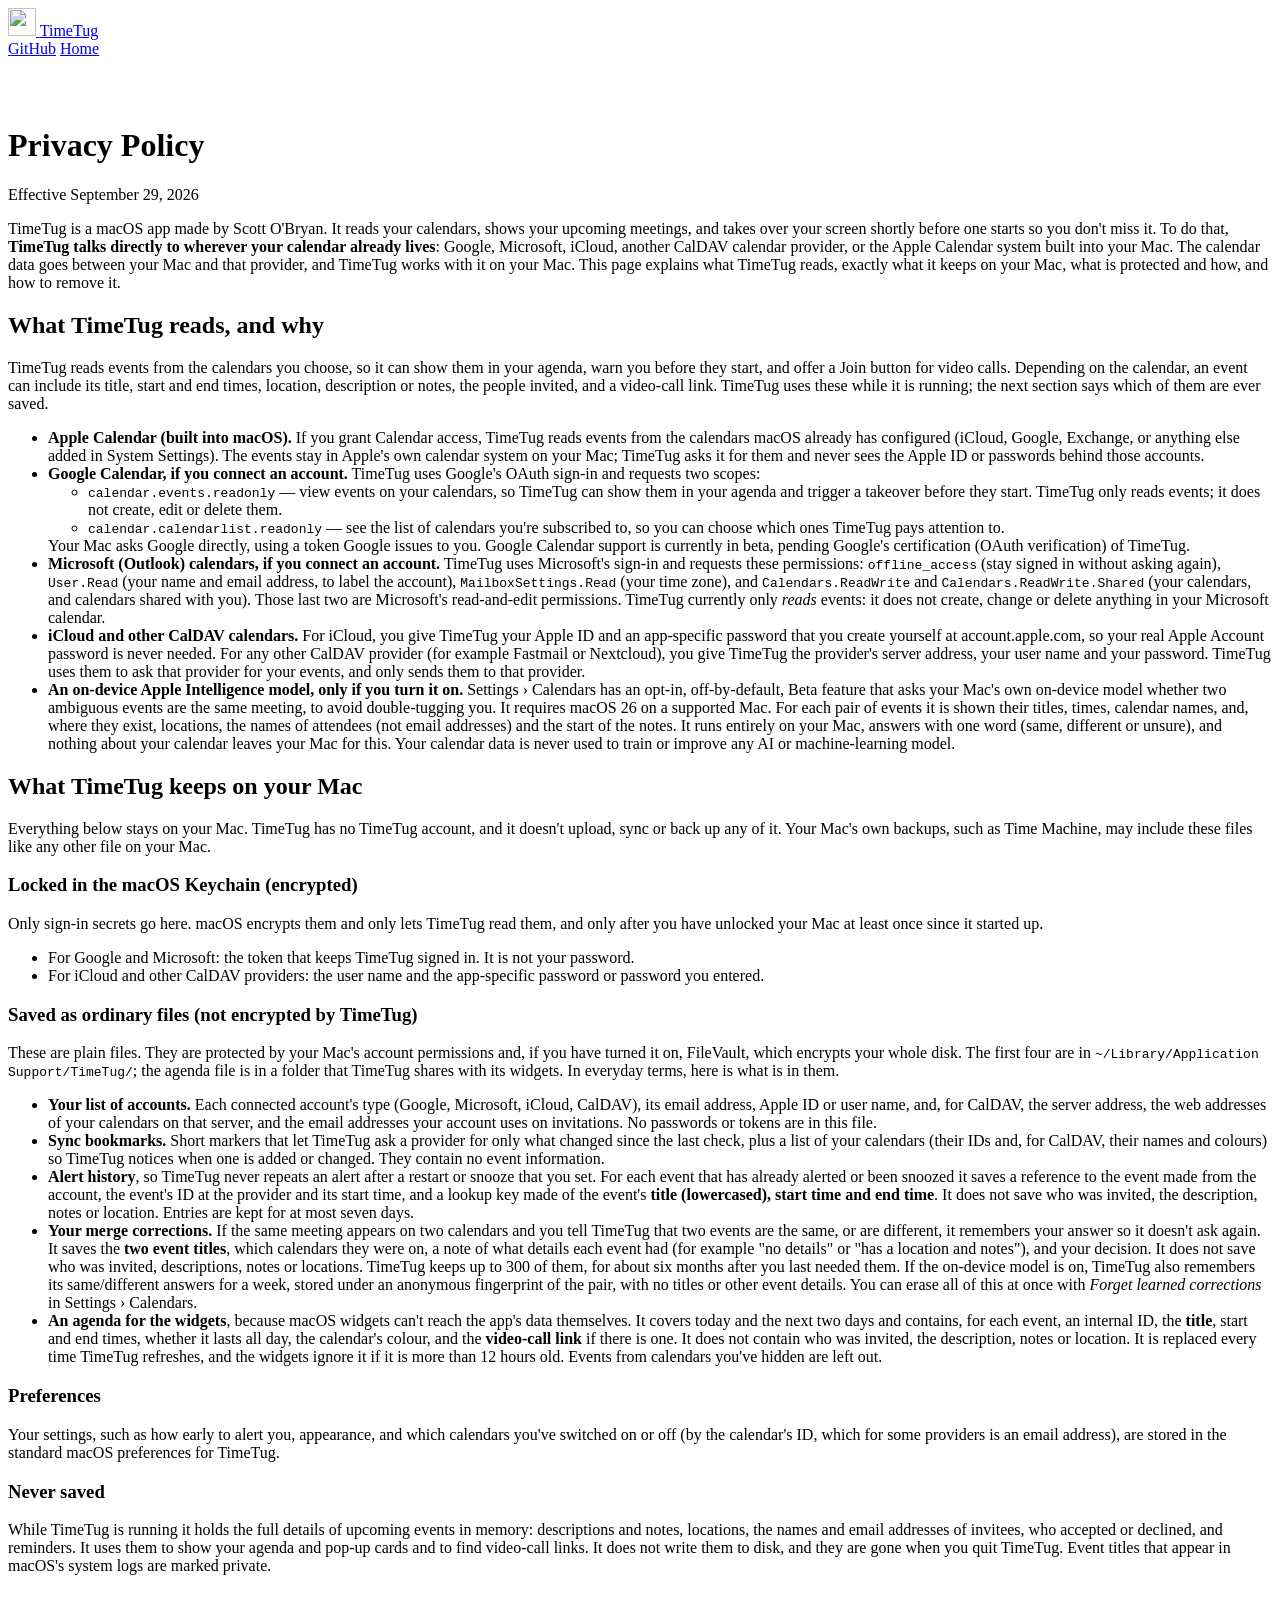
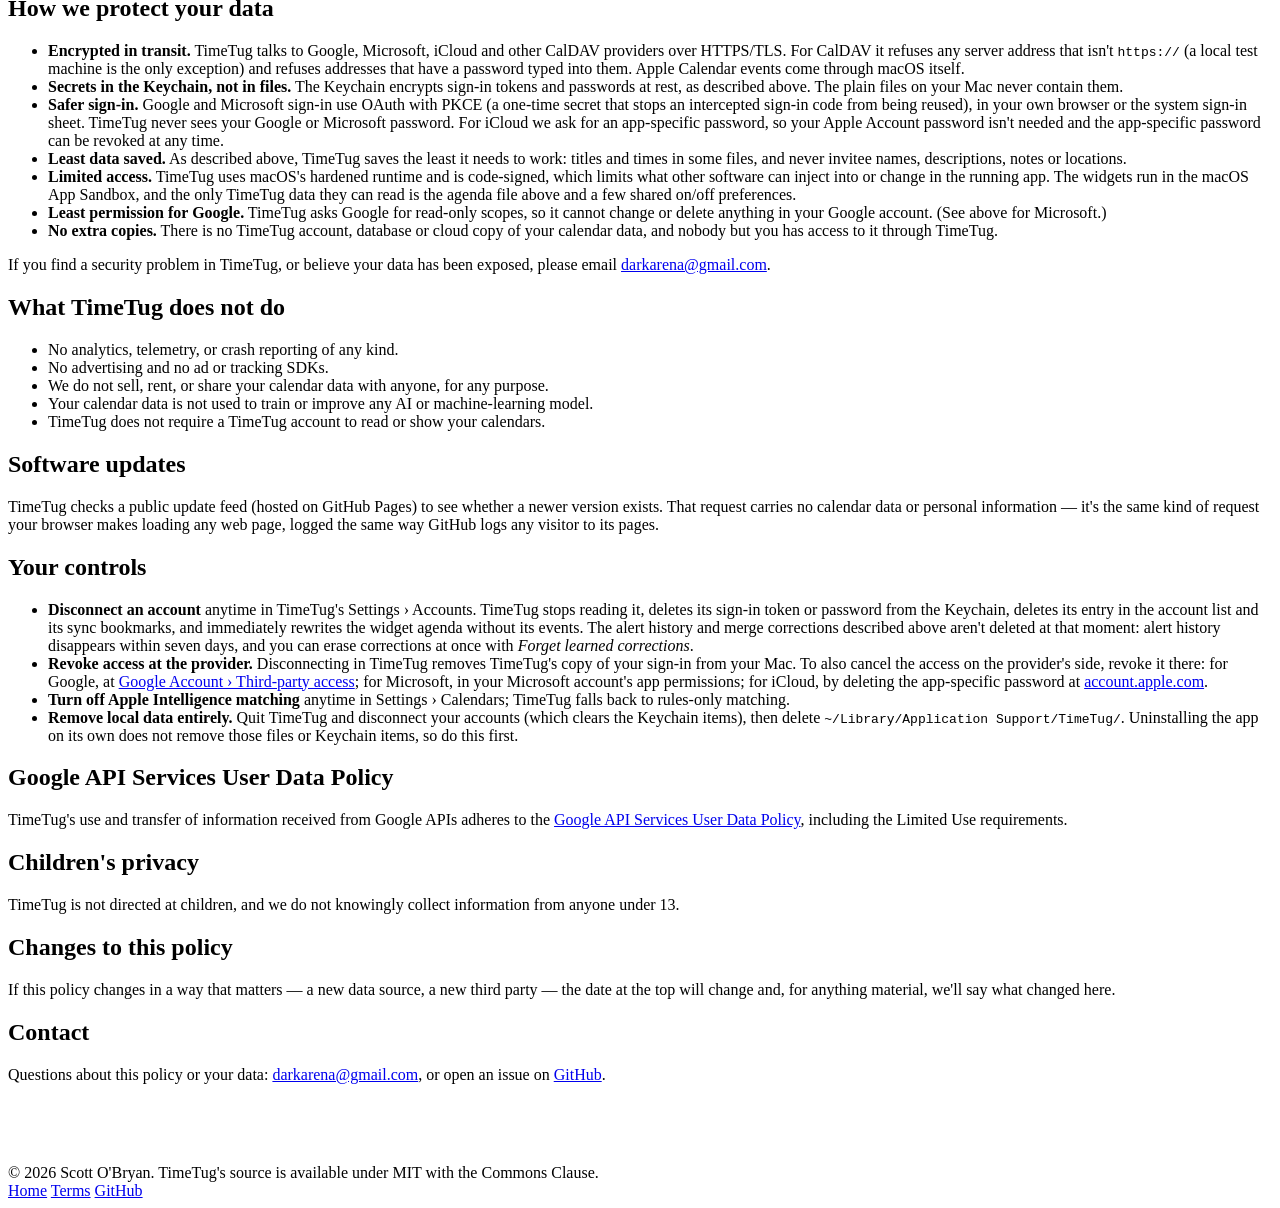
==== site/public/privacy.html @ 8c9b1b19 "site: note Google Calendar support is in beta pending certification Co-Authored-By: Claude Sonnet 5." ====
<!doctype html>
<html lang="en">
<head>
  <meta charset="utf-8">
  <meta name="viewport" content="width=device-width, initial-scale=1">
  <title>Privacy Policy — TimeTug</title>
  <meta name="description" content="What TimeTug reads, where it's stored, and how to disconnect at any time.">
  <meta property="og:title" content="TimeTug Privacy Policy">
  <meta property="og:type" content="website">
  <meta property="og:url" content="https://timetug.obryan.cloud/privacy">
  <link rel="icon" href="/favicon.ico" sizes="16x16 32x32">
  <link rel="icon" href="/img/favicon.svg" type="image/svg+xml">
  <link rel="icon" href="/img/favicon-32.png" sizes="32x32" type="image/png">
  <link rel="apple-touch-icon" href="/img/app-icon-256.png">
  <link rel="canonical" href="https://timetug.obryan.cloud/privacy">
  <link rel="preconnect" href="https://fonts.googleapis.com">
  <link rel="preconnect" href="https://fonts.gstatic.com" crossorigin>
  <link rel="stylesheet" href="https://fonts.googleapis.com/css2?family=Bricolage+Grotesque:opsz,wght@12..96,400..700&family=Public+Sans:wght@400;500;600&family=JetBrains+Mono:wght@500&display=swap">
  <link rel="stylesheet" href="/style.css">
</head>
<body data-page="legal">
<div class="container">
  <nav class="nav">
    <a class="brand" href="/">
      <img src="/img/app-icon-120.png" alt="" width="28" height="28">
      <span>TimeTug</span>
    </a>
    <div class="links">
      <a href="https://github.com/darkarena1/timetug">GitHub</a>
      <a href="/">Home</a>
    </div>
  </nav>

  <main class="legal" style="padding-block:48px 64px">
    <h1>Privacy Policy</h1>
    <p class="updated">Effective September 29, 2026</p>

    <p>TimeTug is a macOS app made by Scott O'Bryan. It reads your
      calendars, shows your upcoming meetings, and takes over your screen shortly before one starts so you
      don't miss it. To do that, <strong>TimeTug talks directly to wherever your calendar already lives</strong>:
      Google, Microsoft, iCloud, another CalDAV calendar provider, or the Apple Calendar system built into your
      Mac. The calendar data goes between your Mac and that provider, and TimeTug works with it on your Mac.
      This page explains what TimeTug reads, exactly what it keeps on your Mac, what is protected and how, and
      how to remove it.</p>

    <h2>What TimeTug reads, and why</h2>
    <p>TimeTug reads events from the calendars you choose, so it can show them in your agenda, warn you before
      they start, and offer a Join button for video calls. Depending on the calendar, an event can include its
      title, start and end times, location, description or notes, the people invited, and a video-call link.
      TimeTug uses these while it is running; the next section says which of them are ever saved.</p>
    <ul>
      <li><strong>Apple Calendar (built into macOS).</strong> If you grant Calendar access, TimeTug reads events
        from the calendars macOS already has configured (iCloud, Google, Exchange, or anything else added in
        System Settings). The events stay in Apple's own calendar system on your Mac; TimeTug asks it for them
        and never sees the Apple ID or passwords behind those accounts.</li>
      <li id="google"><strong>Google Calendar, if you connect an account.</strong> TimeTug uses Google's OAuth
        sign-in and requests two scopes:
        <div class="scope-list">
          <ul>
            <li><code>calendar.events.readonly</code> — view events on your calendars, so TimeTug can show
              them in your agenda and trigger a takeover before they start. TimeTug only reads events; it
              does not create, edit or delete them.</li>
            <li><code>calendar.calendarlist.readonly</code> — see the list of calendars you're subscribed to,
              so you can choose which ones TimeTug pays attention to.</li>
          </ul>
        </div>
        Your Mac asks Google directly, using a token Google issues to you. Google Calendar support is currently
        in beta, pending Google's certification (OAuth verification) of TimeTug.</li>
      <li id="microsoft"><strong>Microsoft (Outlook) calendars, if you connect an account.</strong> TimeTug uses
        Microsoft's sign-in and requests these permissions: <code>offline_access</code> (stay signed in without
        asking again), <code>User.Read</code> (your name and email address, to label the account),
        <code>MailboxSettings.Read</code> (your time zone), and <code>Calendars.ReadWrite</code> and
        <code>Calendars.ReadWrite.Shared</code> (your calendars, and calendars shared with you). Those last two
        are Microsoft's read-and-edit permissions. TimeTug currently only <em>reads</em> events: it does not
        create, change or delete anything in your Microsoft calendar.</li>
      <li><strong>iCloud and other CalDAV calendars.</strong> For iCloud, you give TimeTug your Apple ID and an
        app-specific password that you create yourself at account.apple.com, so your real Apple Account password
        is never needed. For any other CalDAV provider (for example Fastmail or Nextcloud), you give TimeTug the
        provider's server address, your user name and your password. TimeTug uses them to ask that provider for
        your events, and only sends them to that provider.</li>
      <li><strong>An on-device Apple Intelligence model, only if you turn it on.</strong> Settings › Calendars
        has an opt-in, off-by-default, Beta feature that asks your Mac's own on-device model whether two
        ambiguous events are the same meeting, to avoid double-tugging you. It requires macOS 26 on a
        supported Mac. For each pair of events it is shown their titles, times, calendar names, and, where they
        exist, locations, the names of attendees (not email addresses) and the start of the notes. It runs
        entirely on your Mac, answers with one word (same, different or unsure), and nothing about your
        calendar leaves your Mac for this. Your calendar data is never used to train or improve any AI or
        machine-learning model.</li>
    </ul>

    <h2>What TimeTug keeps on your Mac</h2>
    <p>Everything below stays on your Mac. TimeTug has no TimeTug account, and it doesn't upload, sync or back
      up any of it. Your Mac's own backups, such as Time Machine, may include these files like any other file
      on your Mac.</p>

    <h3>Locked in the macOS Keychain (encrypted)</h3>
    <p>Only sign-in secrets go here. macOS encrypts them and only lets TimeTug read them, and only after you
      have unlocked your Mac at least once since it started up.</p>
    <ul>
      <li>For Google and Microsoft: the token that keeps TimeTug signed in. It is not your password.</li>
      <li>For iCloud and other CalDAV providers: the user name and the app-specific password or password you
        entered.</li>
    </ul>

    <h3>Saved as ordinary files (not encrypted by TimeTug)</h3>
    <p>These are plain files. They are protected by your Mac's account permissions and, if you have turned it
      on, FileVault, which encrypts your whole disk. The first four are in
      <code>~/Library/Application Support/TimeTug/</code>; the agenda file is in a folder that TimeTug shares
      with its widgets. In everyday terms, here is what is in them.</p>
    <ul>
      <li><strong>Your list of accounts.</strong> Each connected account's type (Google, Microsoft, iCloud,
        CalDAV), its email address, Apple ID or user name, and, for CalDAV, the server address, the web
        addresses of your calendars on that server, and the email addresses your account uses on invitations.
        No passwords or tokens are in this file.</li>
      <li><strong>Sync bookmarks.</strong> Short markers that let TimeTug ask a provider for only what changed
        since the last check, plus a list of your calendars (their IDs and, for CalDAV, their names and colours)
        so TimeTug notices when one is added or changed. They contain no event information.</li>
      <li><strong>Alert history</strong>, so TimeTug never repeats an alert after a restart or snooze that you
        set. For each event that has already alerted or been snoozed it saves a reference to the event made from
        the account, the event's ID at the provider and its start time, and a lookup key made of the event's
        <strong>title (lowercased), start time and end time</strong>. It does not save who was invited, the
        description, notes or location. Entries are kept for at most seven days.</li>
      <li><strong>Your merge corrections.</strong> If the same meeting appears on two calendars and you tell
        TimeTug that two events are the same, or are different, it remembers your answer so it doesn't ask
        again. It saves the <strong>two event titles</strong>, which calendars they were on, a note of what
        details each event had (for example "no details" or "has a location and notes"), and your decision.
        It does not save who was invited, descriptions, notes or locations. TimeTug keeps up to 300 of them,
        for about six months after you last needed them. If the on-device model is on, TimeTug also remembers its same/different answers for a week,
        stored under an anonymous fingerprint of the pair, with no titles or other event details. You can erase
        all of this at once with <em>Forget learned corrections</em> in Settings › Calendars.</li>
      <li><strong>An agenda for the widgets</strong>, because macOS widgets can't reach the app's data
        themselves. It covers today and the next two days and contains, for each event, an internal ID, the
        <strong>title</strong>, start and end times, whether it lasts all day, the calendar's colour, and the
        <strong>video-call link</strong> if there is one. It does not contain who was invited, the description,
        notes or location. It is replaced every time TimeTug refreshes, and the widgets ignore it if it is more
        than 12 hours old. Events from calendars you've hidden are left out.</li>
    </ul>

    <h3>Preferences</h3>
    <p>Your settings, such as how early to alert you, appearance, and which calendars you've switched on or off
      (by the calendar's ID, which for some providers is an email address), are stored in the standard macOS
      preferences for TimeTug.</p>

    <h3>Never saved</h3>
    <p>While TimeTug is running it holds the full details of upcoming events in memory: descriptions and notes,
      locations, the names and email addresses of invitees, who accepted or declined, and reminders. It uses
      them to show your agenda and pop-up cards and to find video-call links. It does not write them to disk,
      and they are gone when you quit TimeTug. Event titles that appear in macOS's system logs are marked
      private.</p>

    <h2 id="protection">How we protect your data</h2>
    <ul>
      <li><strong>Encrypted in transit.</strong> TimeTug talks to Google, Microsoft, iCloud and other CalDAV
        providers over HTTPS/TLS. For CalDAV it refuses any server address that isn't <code>https://</code>
        (a local test machine is the only exception) and refuses addresses that have a password typed into
        them. Apple Calendar events come through macOS itself.</li>
      <li><strong>Secrets in the Keychain, not in files.</strong> The Keychain encrypts sign-in tokens and
        passwords at rest, as described above. The plain files on your Mac never contain them.</li>
      <li><strong>Safer sign-in.</strong> Google and Microsoft sign-in use OAuth with PKCE (a one-time secret
        that stops an intercepted sign-in code from being reused), in your own browser or the system sign-in
        sheet. TimeTug never sees your Google or Microsoft password. For iCloud we ask for an app-specific
        password, so your Apple Account password isn't needed and the app-specific password can be revoked at any
        time.</li>
      <li><strong>Least data saved.</strong> As described above, TimeTug saves the least it needs to work:
        titles and times in some files, and never invitee names, descriptions, notes or locations.</li>
      <li><strong>Limited access.</strong> TimeTug uses macOS's hardened runtime and is code-signed, which limits
        what other software can inject into or change in the running app. The widgets run in the macOS App
        Sandbox, and the only TimeTug data they can read is the agenda file above and a few shared on/off
        preferences.</li>
      <li><strong>Least permission for Google.</strong> TimeTug asks Google for read-only scopes, so it cannot
        change or delete anything in your Google account. (See above for Microsoft.)</li>
      <li><strong>No extra copies.</strong> There is no TimeTug account, database or cloud copy of your calendar
        data, and nobody but you has access to it through TimeTug.</li>
    </ul>
    <p>If you find a security problem in TimeTug, or believe your data has been exposed, please email
      <a href="mailto:darkarena@gmail.com">darkarena@gmail.com</a>.</p>

    <h2>What TimeTug does not do</h2>
    <ul>
      <li>No analytics, telemetry, or crash reporting of any kind.</li>
      <li>No advertising and no ad or tracking SDKs.</li>
      <li>We do not sell, rent, or share your calendar data with anyone, for any purpose.</li>
      <li>Your calendar data is not used to train or improve any AI or machine-learning model.</li>
      <li>TimeTug does not require a TimeTug account to read or show your calendars.</li>
    </ul>

    <h2>Software updates</h2>
    <p>TimeTug checks a public update feed (hosted on GitHub Pages) to see whether a newer version exists.
      That request carries no calendar data or personal information — it's the same kind of request your
      browser makes loading any web page, logged the same way GitHub logs any visitor to its pages.</p>

    <h2>Your controls</h2>
    <ul>
      <li><strong>Disconnect an account</strong> anytime in TimeTug's Settings › Accounts. TimeTug stops reading
        it, deletes its sign-in token or password from the Keychain, deletes its entry in the account list and
        its sync bookmarks, and immediately rewrites the widget agenda without its events. The alert history
        and merge corrections described above aren't deleted at that moment: alert history disappears within
        seven days, and you can erase corrections at once with <em>Forget learned corrections</em>.</li>
      <li><strong>Revoke access at the provider.</strong> Disconnecting in TimeTug removes TimeTug's copy of your
        sign-in from your Mac. To also cancel the access on the provider's side, revoke it there: for Google, at
        <a href="https://myaccount.google.com/permissions" target="_blank" rel="noopener">Google Account ›
          Third-party access</a>; for Microsoft, in your Microsoft account's app permissions; for iCloud, by
        deleting the app-specific password at
        <a href="https://account.apple.com" target="_blank" rel="noopener">account.apple.com</a>.</li>
      <li><strong>Turn off Apple Intelligence matching</strong> anytime in Settings › Calendars; TimeTug falls
        back to rules-only matching.</li>
      <li><strong>Remove local data entirely.</strong> Quit TimeTug and disconnect your accounts (which clears
        the Keychain items), then delete <code>~/Library/Application Support/TimeTug/</code>. Uninstalling the
        app on its own does not remove those files or Keychain items, so do this first.</li>
    </ul>

    <h2>Google API Services User Data Policy</h2>
    <p>TimeTug's use and transfer of information received from Google APIs adheres to the
      <a href="https://developers.google.com/terms/api-services-user-data-policy" target="_blank"
        rel="noopener">Google API Services User Data Policy</a>, including the Limited Use requirements.</p>

    <h2>Children's privacy</h2>
    <p>TimeTug is not directed at children, and we do not knowingly collect information from anyone under
      13.</p>

    <h2>Changes to this policy</h2>
    <p>If this policy changes in a way that matters — a new data source, a new third party — the date at the
      top will change and, for anything material, we'll say what changed here.</p>

    <h2>Contact</h2>
    <p>Questions about this policy or your data: <a href="mailto:darkarena@gmail.com">darkarena@gmail.com</a>,
      or open an issue on <a href="https://github.com/darkarena1/timetug">GitHub</a>.</p>
  </main>

  <footer>
    <span>© 2026 Scott O'Bryan. TimeTug's source is available under MIT with the Commons Clause.</span>
    <div class="links">
      <a href="/">Home</a>
      <a href="/terms">Terms</a>
      <a href="https://github.com/darkarena1/timetug">GitHub</a>
    </div>
  </footer>
</div>
</body>
</html>
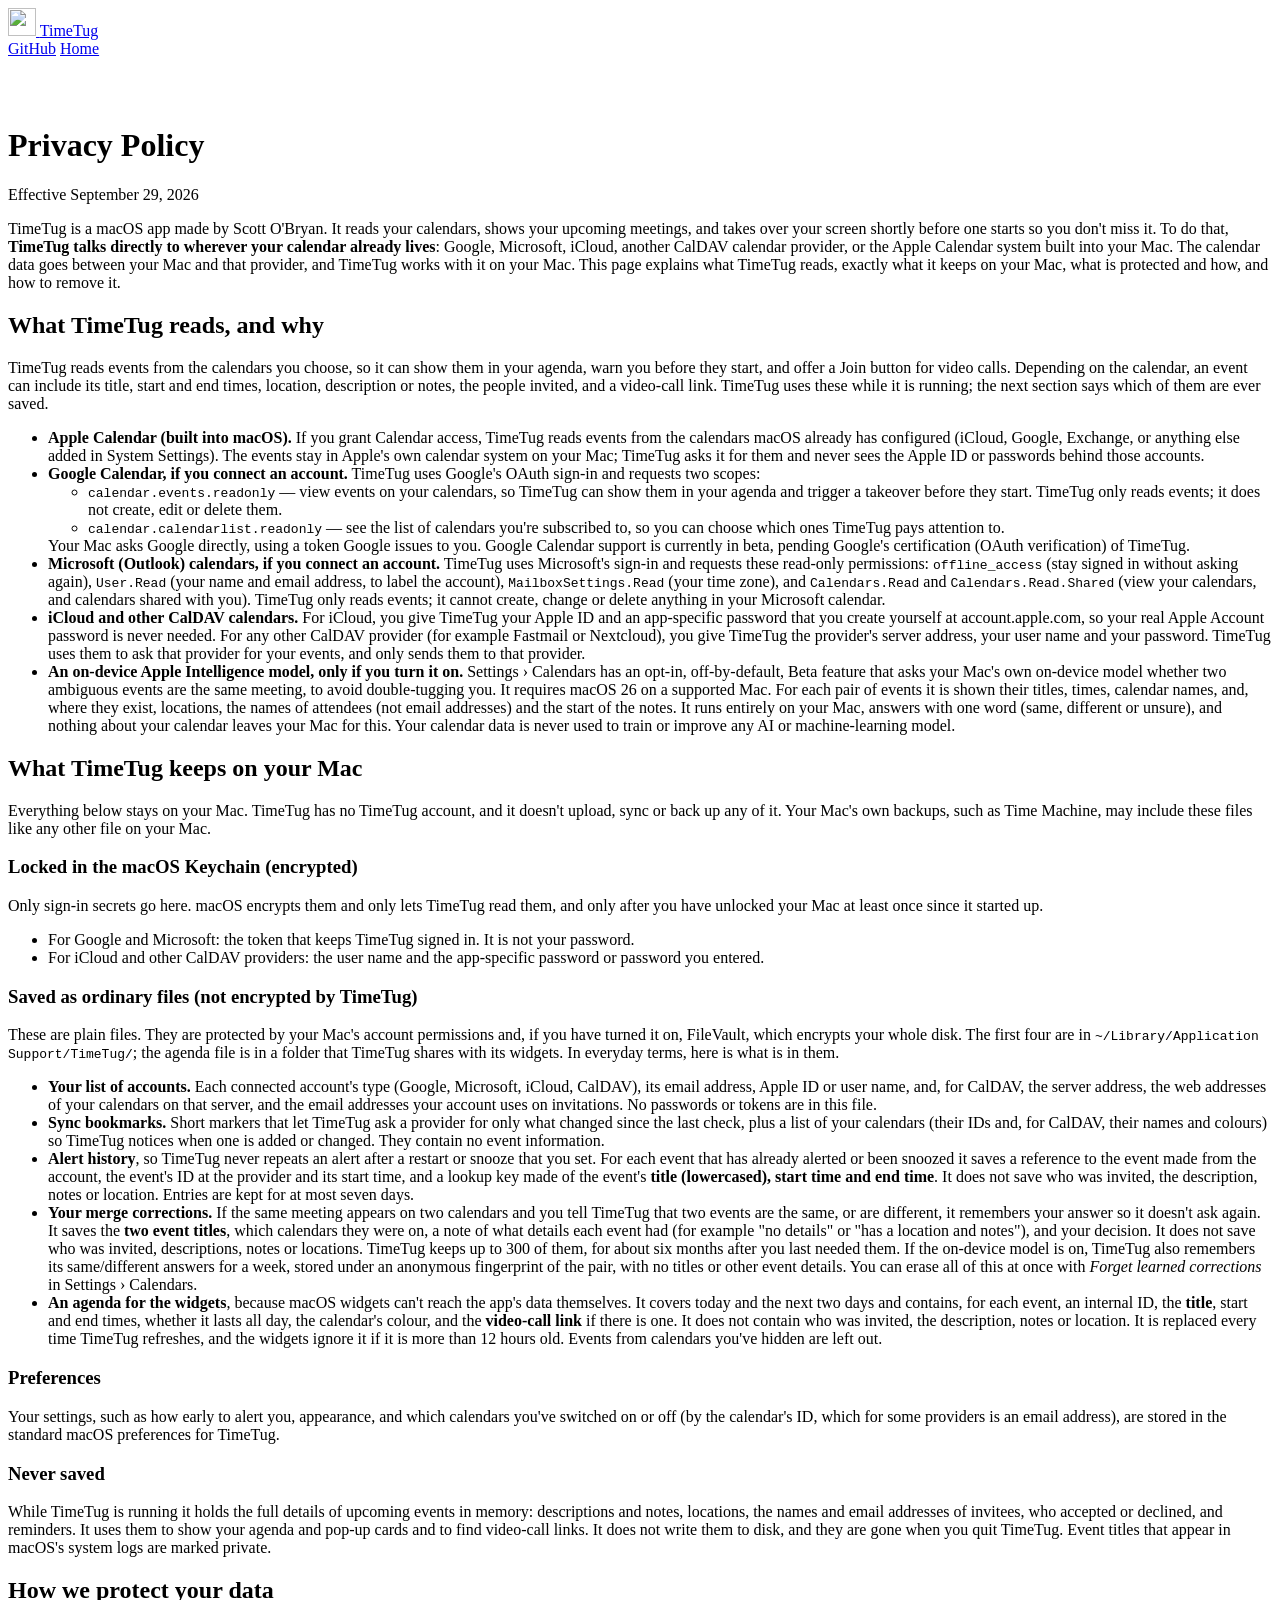
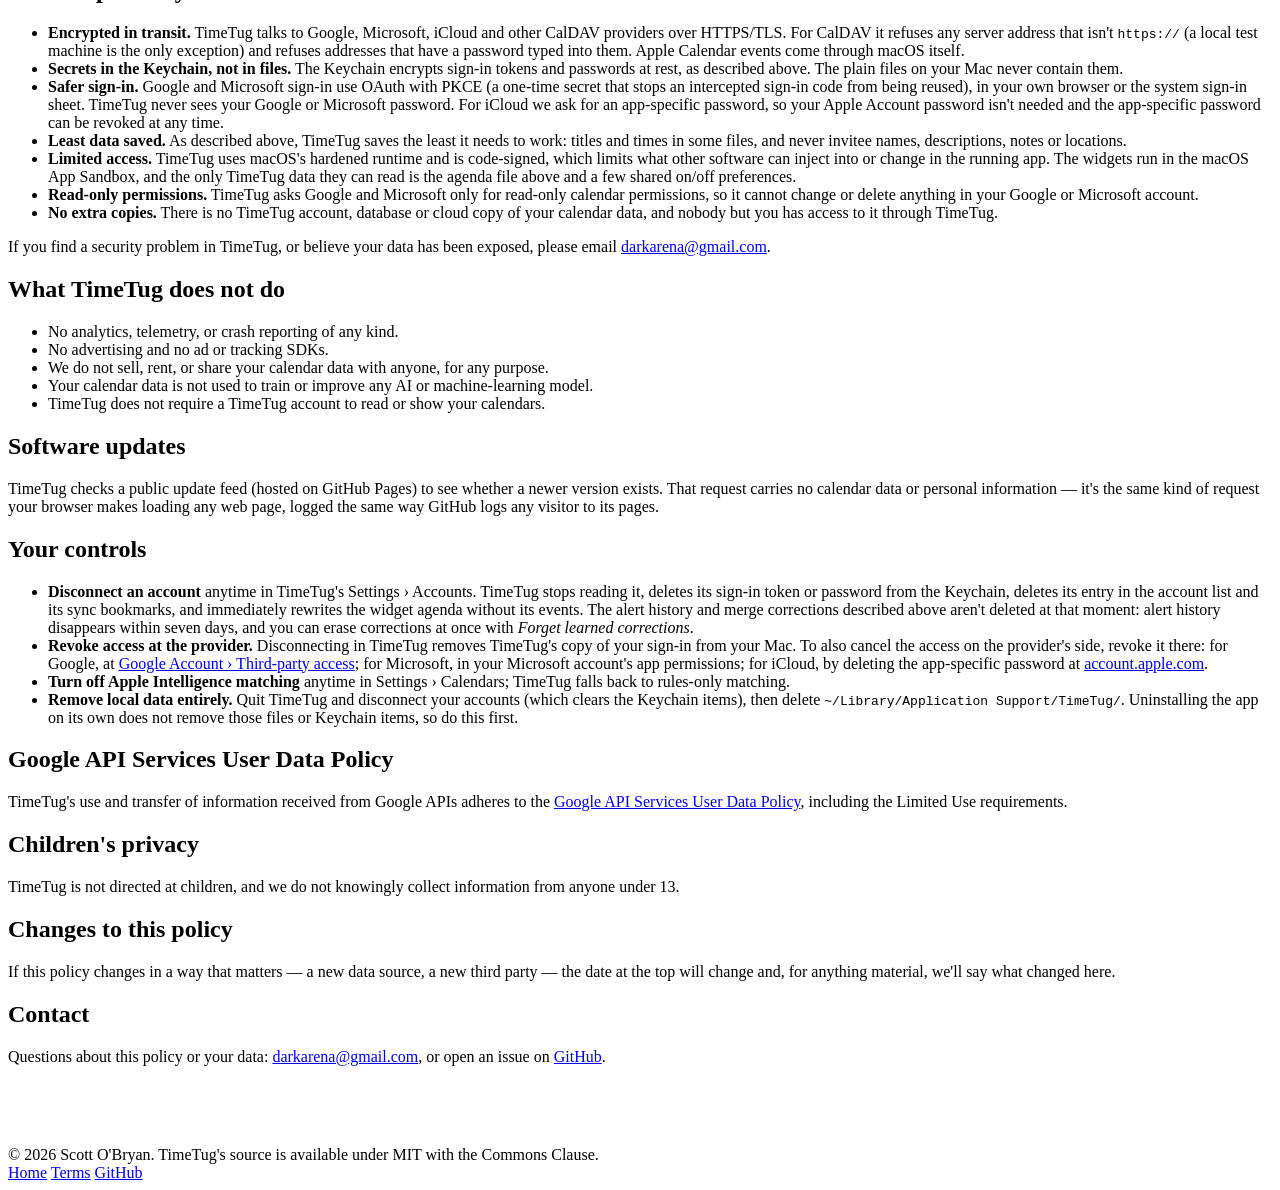
==== commit 4f6f7d38: "site: state that the Microsoft permissions are read-only Co-Authored-By: Claude Sonnet 5.5 <noreply@" ====
--- a/site/public/privacy.html
+++ b/site/public/privacy.html
@@ -67,12 +67,11 @@
         Your Mac asks Google directly, using a token Google issues to you. Google Calendar support is currently
         in beta, pending Google's certification (OAuth verification) of TimeTug.</li>
       <li id="microsoft"><strong>Microsoft (Outlook) calendars, if you connect an account.</strong> TimeTug uses
-        Microsoft's sign-in and requests these permissions: <code>offline_access</code> (stay signed in without
-        asking again), <code>User.Read</code> (your name and email address, to label the account),
-        <code>MailboxSettings.Read</code> (your time zone), and <code>Calendars.ReadWrite</code> and
-        <code>Calendars.ReadWrite.Shared</code> (your calendars, and calendars shared with you). Those last two
-        are Microsoft's read-and-edit permissions. TimeTug currently only <em>reads</em> events: it does not
-        create, change or delete anything in your Microsoft calendar.</li>
+        Microsoft's sign-in and requests these read-only permissions: <code>offline_access</code> (stay signed in
+        without asking again), <code>User.Read</code> (your name and email address, to label the account),
+        <code>MailboxSettings.Read</code> (your time zone), and <code>Calendars.Read</code> and
+        <code>Calendars.Read.Shared</code> (view your calendars, and calendars shared with you). TimeTug only
+        reads events; it cannot create, change or delete anything in your Microsoft calendar.</li>
       <li><strong>iCloud and other CalDAV calendars.</strong> For iCloud, you give TimeTug your Apple ID and an
         app-specific password that you create yourself at account.apple.com, so your real Apple Account password
         is never needed. For any other CalDAV provider (for example Fastmail or Nextcloud), you give TimeTug the
@@ -167,8 +166,8 @@
         what other software can inject into or change in the running app. The widgets run in the macOS App
         Sandbox, and the only TimeTug data they can read is the agenda file above and a few shared on/off
         preferences.</li>
-      <li><strong>Least permission for Google.</strong> TimeTug asks Google for read-only scopes, so it cannot
-        change or delete anything in your Google account. (See above for Microsoft.)</li>
+      <li><strong>Read-only permissions.</strong> TimeTug asks Google and Microsoft only for read-only calendar
+        permissions, so it cannot change or delete anything in your Google or Microsoft account.</li>
       <li><strong>No extra copies.</strong> There is no TimeTug account, database or cloud copy of your calendar
         data, and nobody but you has access to it through TimeTug.</li>
     </ul>
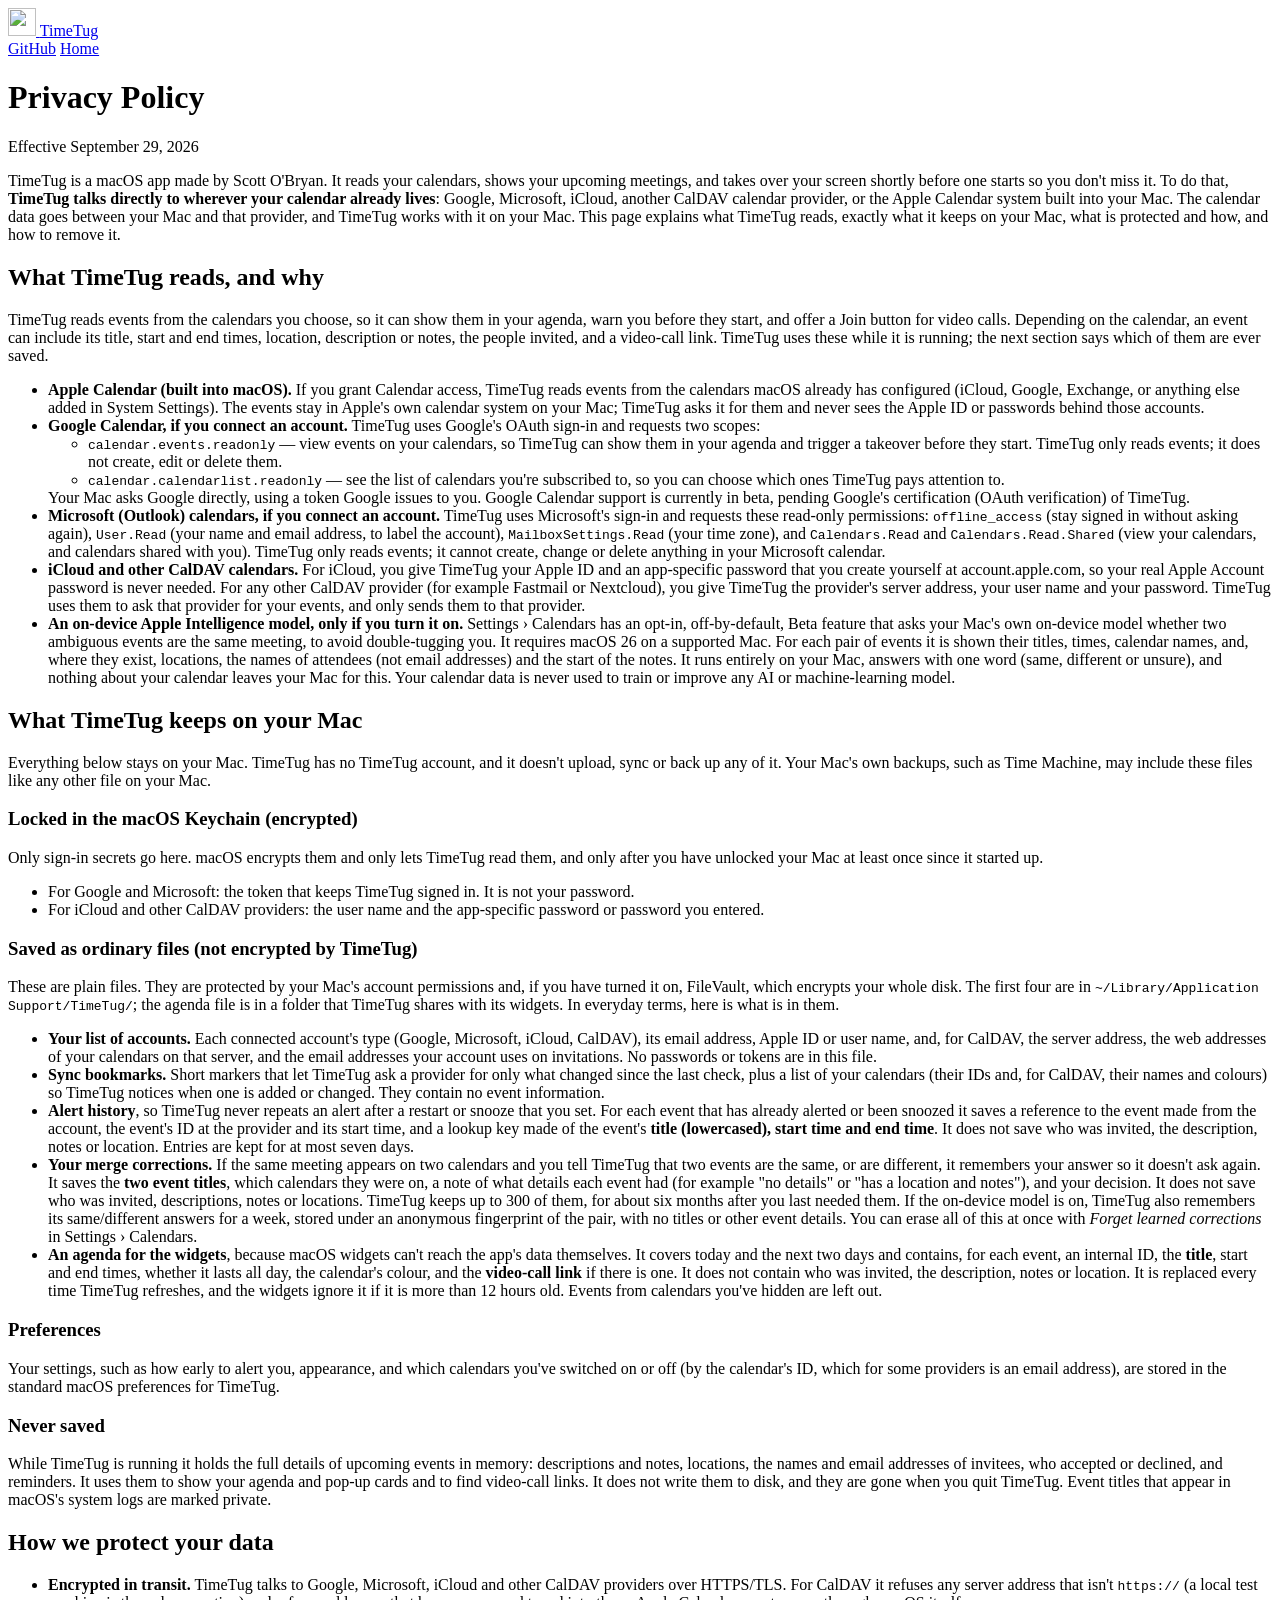
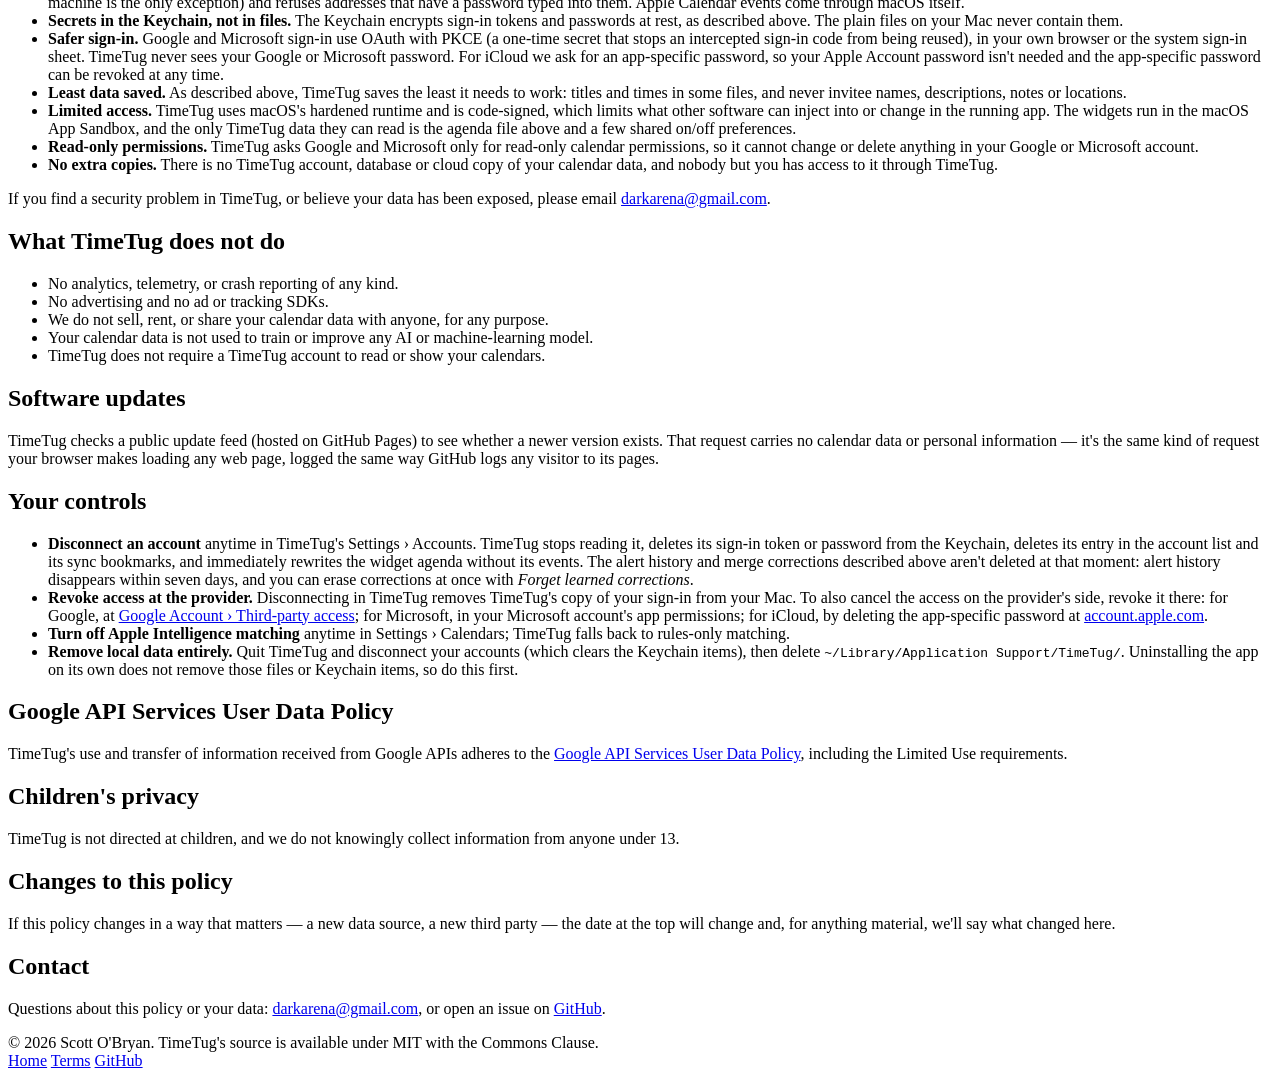
==== commit 2db97ffa: "Audit remediation: security, correctness and CI hardening Lands the 2026-09 audit remediation work, " ====
--- a/site/public/privacy.html
+++ b/site/public/privacy.html
@@ -31,7 +31,7 @@
     </div>
   </nav>
 
-  <main class="legal" style="padding-block:48px 64px">
+  <main class="legal legal-spaced">
     <h1>Privacy Policy</h1>
     <p class="updated">Effective September 29, 2026</p>
 
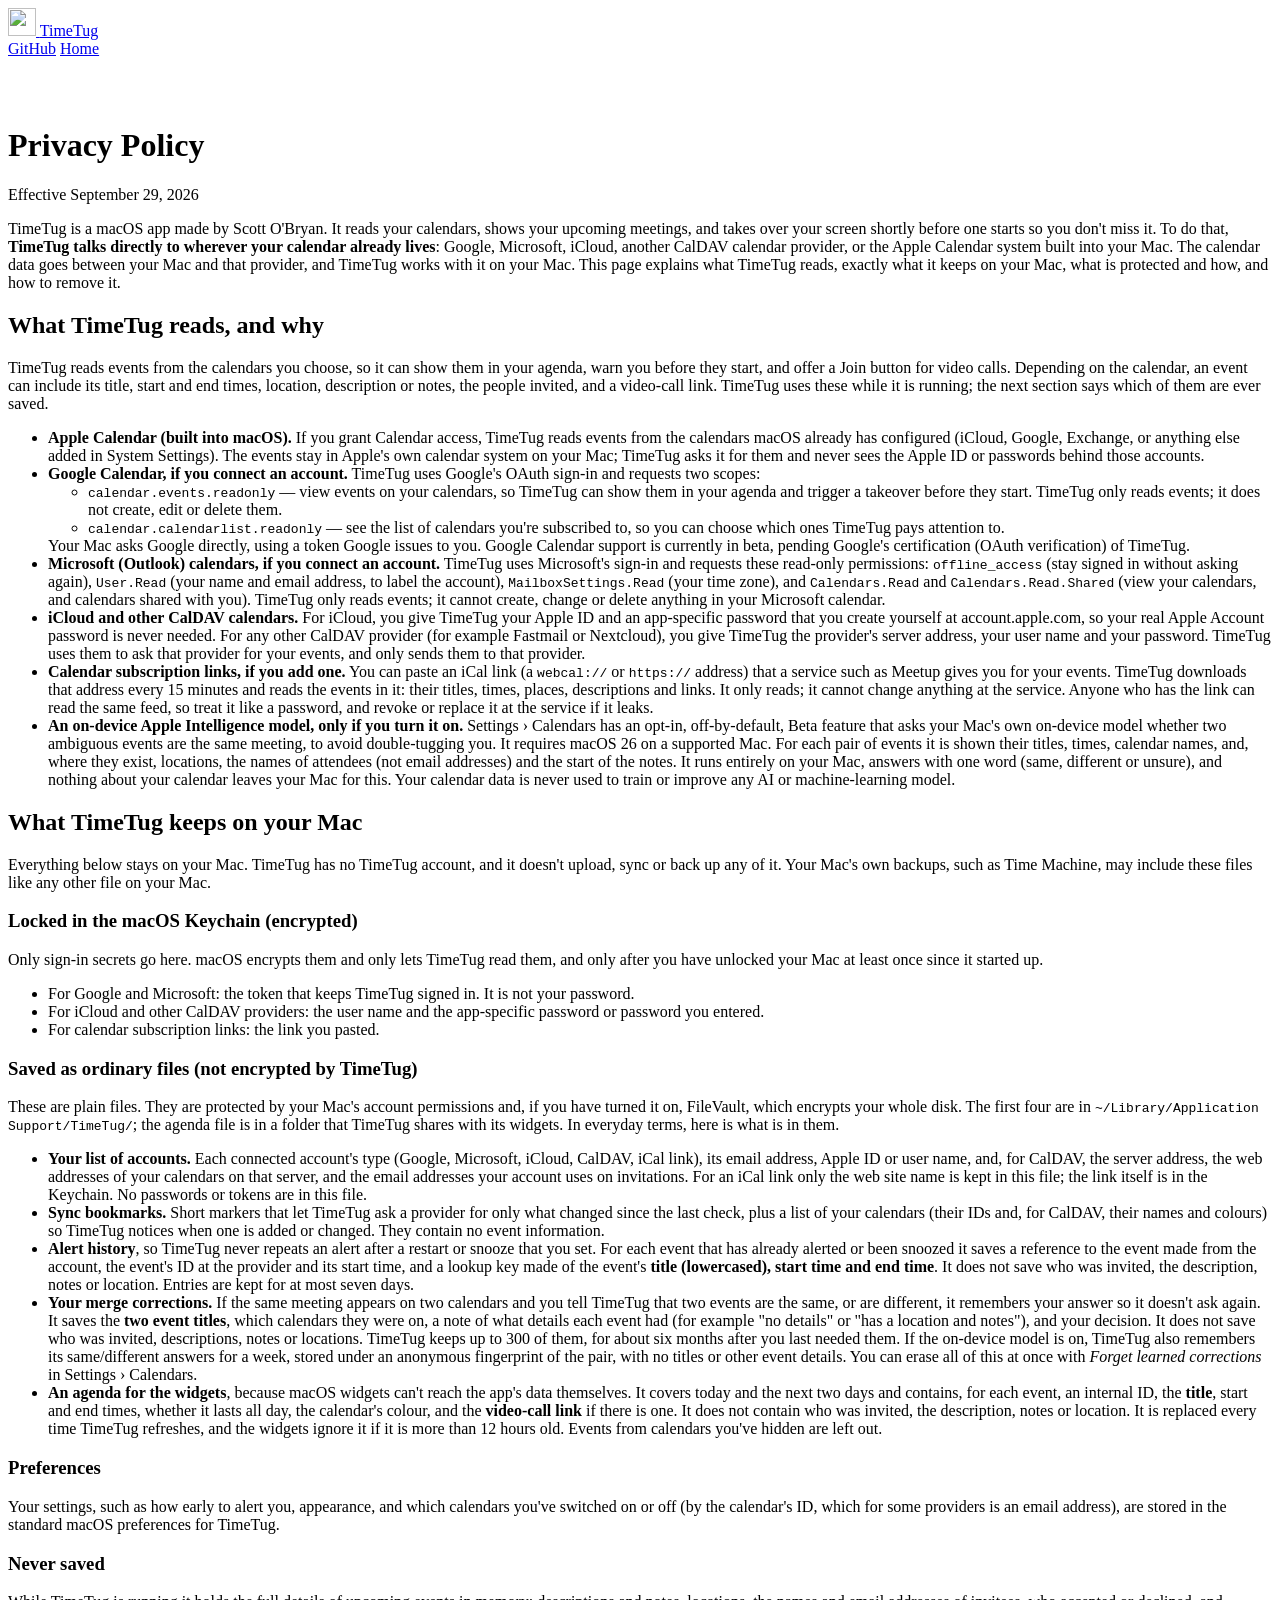
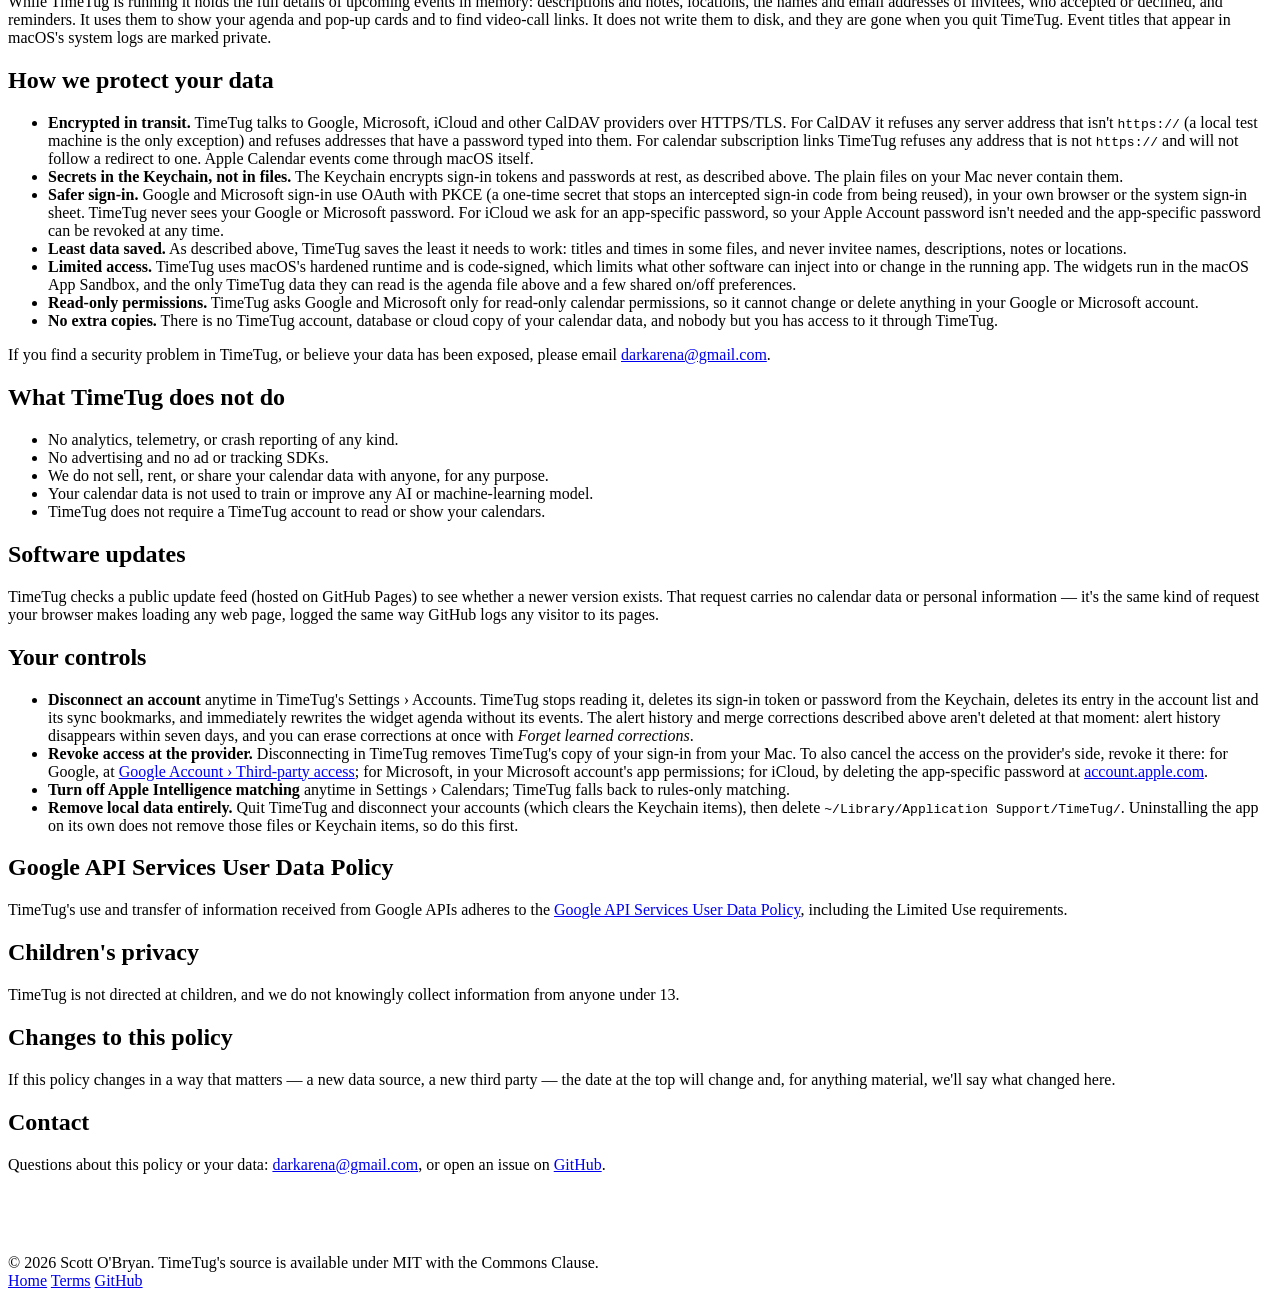
==== commit 680764f9: "Docs: iCal subscription connector contract, ADR 0018, privacy policy, checklist Co-Authored-By: Clau" ====
--- a/site/public/privacy.html
+++ b/site/public/privacy.html
@@ -31,7 +31,7 @@
     </div>
   </nav>
 
-  <main class="legal legal-spaced">
+  <main class="legal" style="padding-block:48px 64px">
     <h1>Privacy Policy</h1>
     <p class="updated">Effective September 29, 2026</p>
 
@@ -77,6 +77,12 @@
         is never needed. For any other CalDAV provider (for example Fastmail or Nextcloud), you give TimeTug the
         provider's server address, your user name and your password. TimeTug uses them to ask that provider for
         your events, and only sends them to that provider.</li>
+      <li><strong>Calendar subscription links, if you add one.</strong> You can paste an iCal link (a
+        <code>webcal://</code> or <code>https://</code> address) that a service such as Meetup gives you for
+        your events. TimeTug downloads that address every 15 minutes and reads the events in it: their titles,
+        times, places, descriptions and links. It only reads; it cannot change anything at the service. Anyone
+        who has the link can read the same feed, so treat it like a password, and revoke or replace it at the
+        service if it leaks.</li>
       <li><strong>An on-device Apple Intelligence model, only if you turn it on.</strong> Settings › Calendars
         has an opt-in, off-by-default, Beta feature that asks your Mac's own on-device model whether two
         ambiguous events are the same meeting, to avoid double-tugging you. It requires macOS 26 on a
@@ -99,6 +105,7 @@
       <li>For Google and Microsoft: the token that keeps TimeTug signed in. It is not your password.</li>
       <li>For iCloud and other CalDAV providers: the user name and the app-specific password or password you
         entered.</li>
+      <li>For calendar subscription links: the link you pasted.</li>
     </ul>
 
     <h3>Saved as ordinary files (not encrypted by TimeTug)</h3>
@@ -108,8 +115,9 @@
       with its widgets. In everyday terms, here is what is in them.</p>
     <ul>
       <li><strong>Your list of accounts.</strong> Each connected account's type (Google, Microsoft, iCloud,
-        CalDAV), its email address, Apple ID or user name, and, for CalDAV, the server address, the web
-        addresses of your calendars on that server, and the email addresses your account uses on invitations.
+        CalDAV, iCal link), its email address, Apple ID or user name, and, for CalDAV, the server address, the web
+        addresses of your calendars on that server, and the email addresses your account uses on invitations. For an iCal link only the web site name is kept in
+        this file; the link itself is in the Keychain.
         No passwords or tokens are in this file.</li>
       <li><strong>Sync bookmarks.</strong> Short markers that let TimeTug ask a provider for only what changed
         since the last check, plus a list of your calendars (their IDs and, for CalDAV, their names and colours)
@@ -152,7 +160,8 @@
       <li><strong>Encrypted in transit.</strong> TimeTug talks to Google, Microsoft, iCloud and other CalDAV
         providers over HTTPS/TLS. For CalDAV it refuses any server address that isn't <code>https://</code>
         (a local test machine is the only exception) and refuses addresses that have a password typed into
-        them. Apple Calendar events come through macOS itself.</li>
+        them. For calendar subscription links TimeTug refuses any address that is not <code>https://</code> and
+        will not follow a redirect to one. Apple Calendar events come through macOS itself.</li>
       <li><strong>Secrets in the Keychain, not in files.</strong> The Keychain encrypts sign-in tokens and
         passwords at rest, as described above. The plain files on your Mac never contain them.</li>
       <li><strong>Safer sign-in.</strong> Google and Microsoft sign-in use OAuth with PKCE (a one-time secret
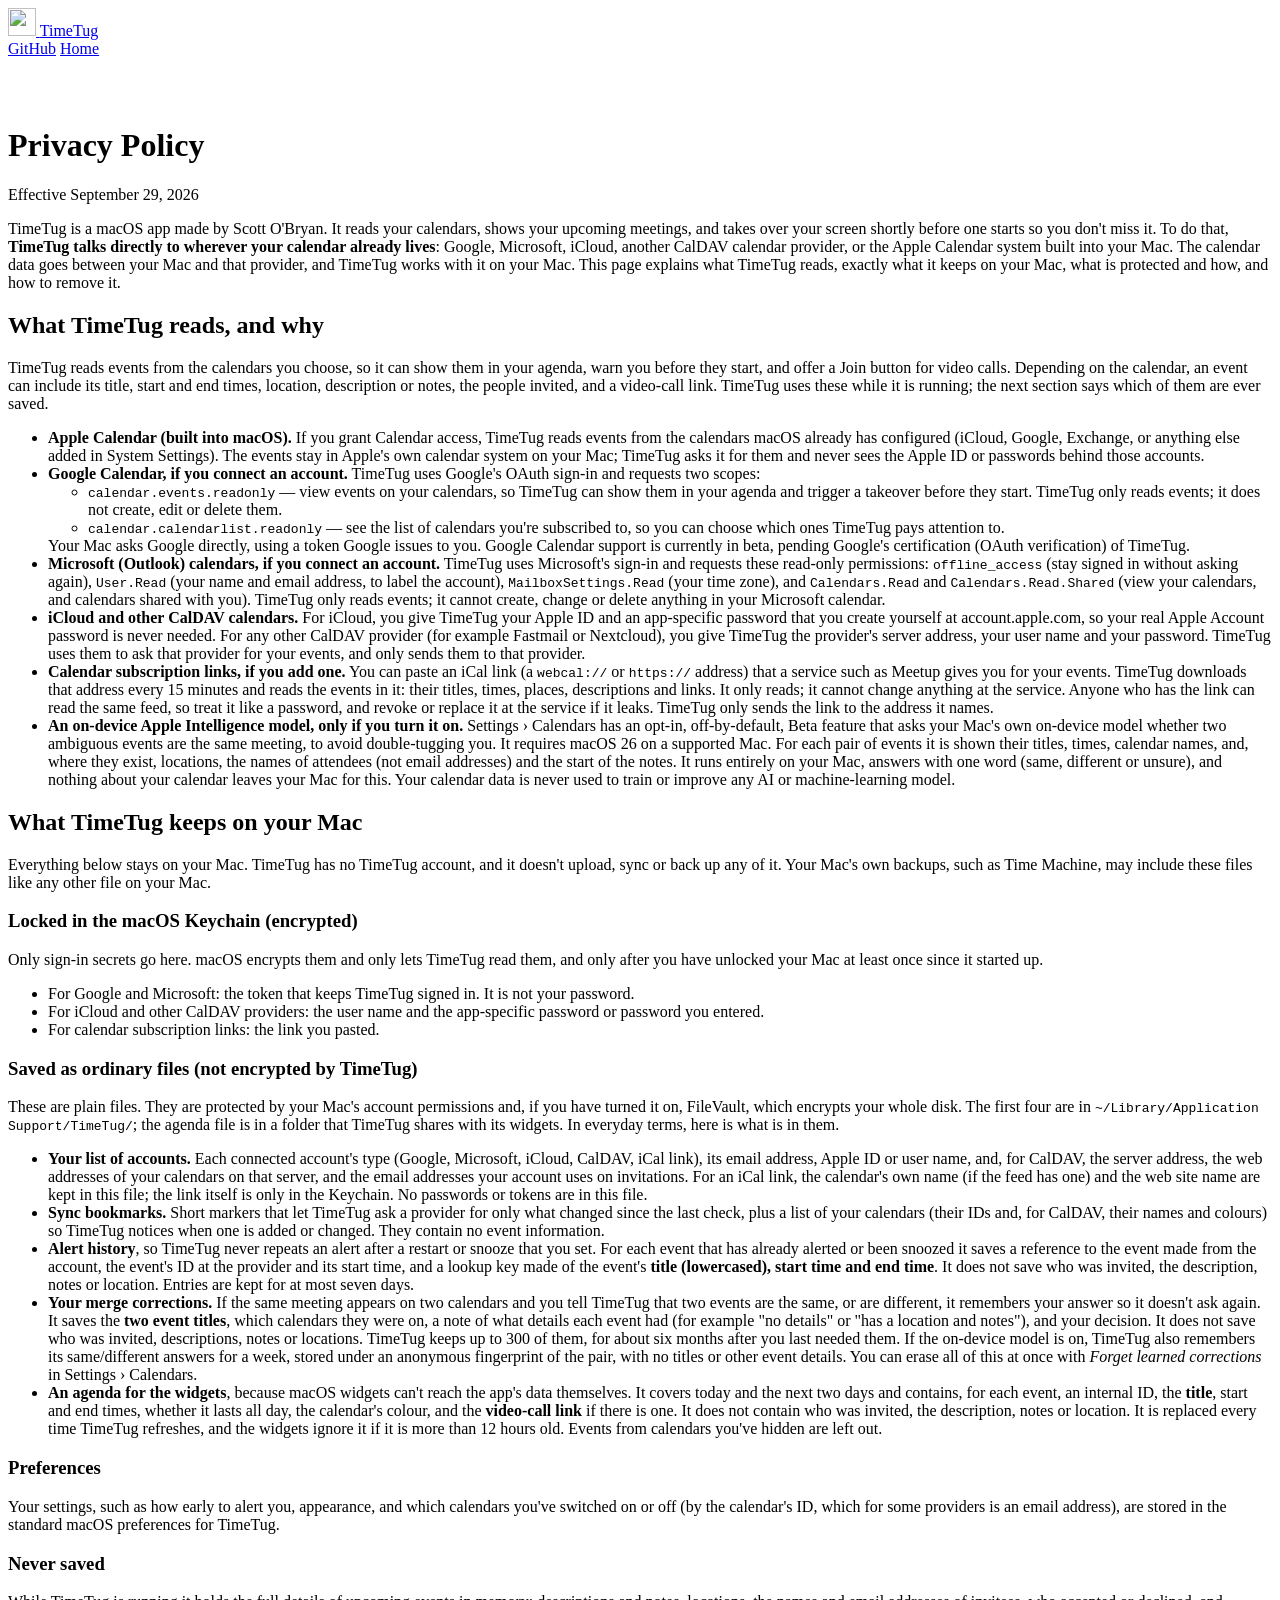
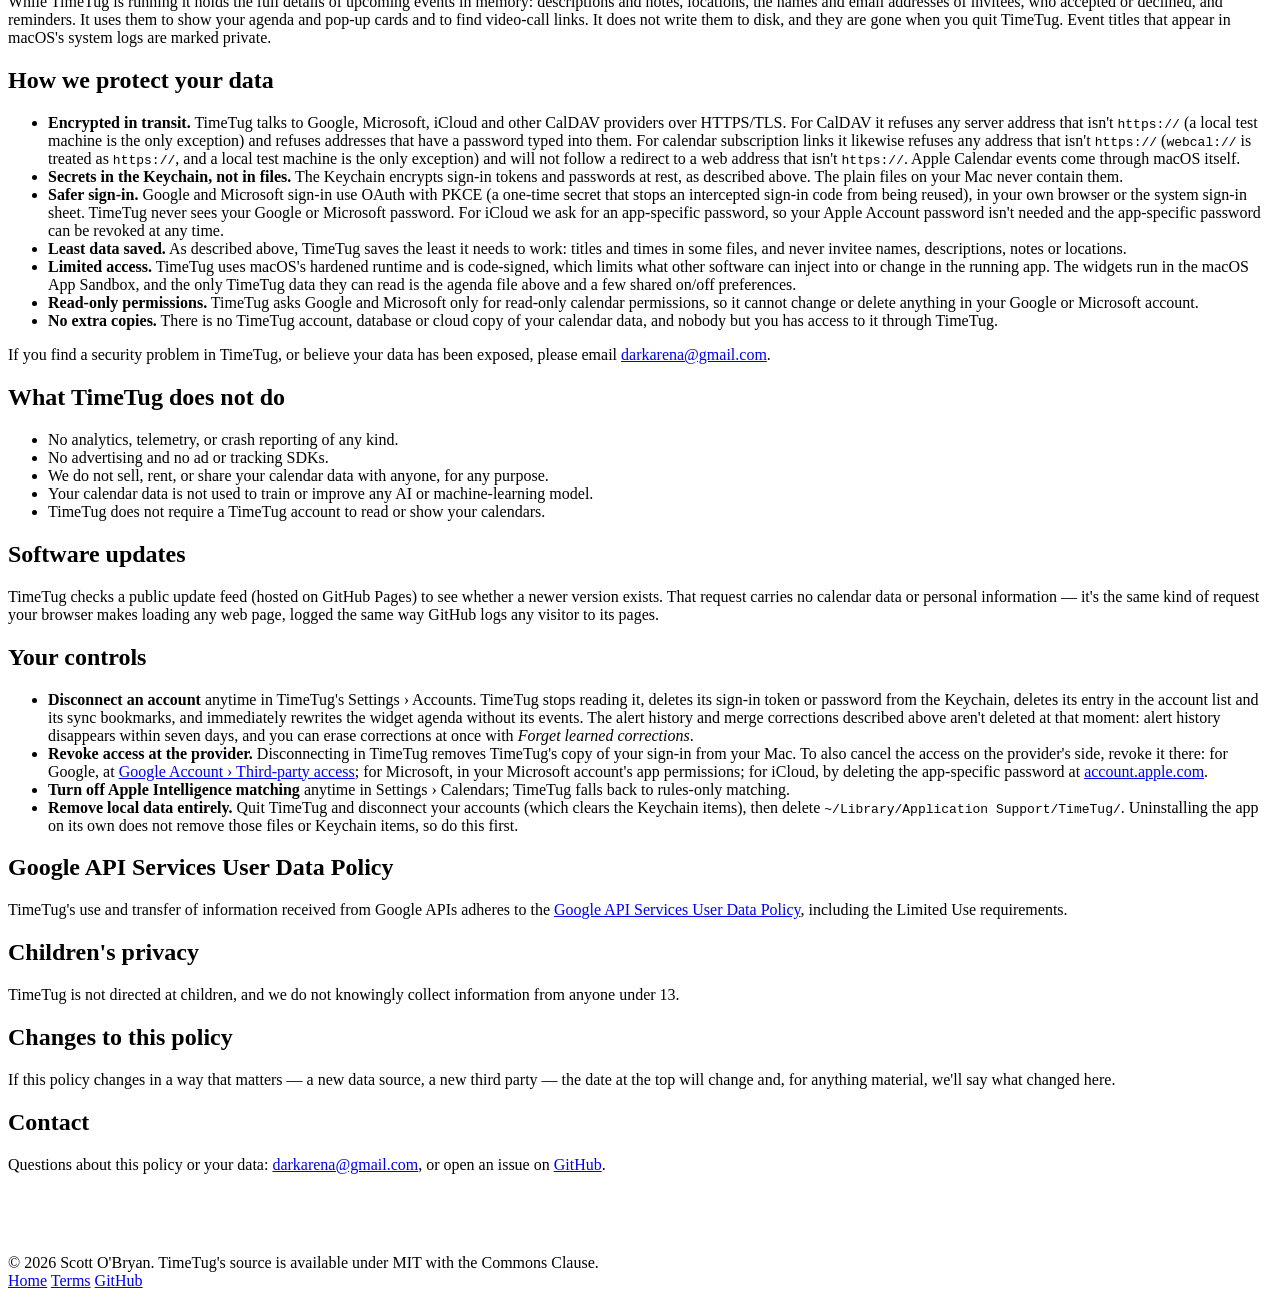
==== commit ab138db0: "Docs: fix privacy wording for iCal link and fetch details in part 14 Co-Authored-By: Claude Sonnet 5" ====
--- a/site/public/privacy.html
+++ b/site/public/privacy.html
@@ -82,7 +82,7 @@
         your events. TimeTug downloads that address every 15 minutes and reads the events in it: their titles,
         times, places, descriptions and links. It only reads; it cannot change anything at the service. Anyone
         who has the link can read the same feed, so treat it like a password, and revoke or replace it at the
-        service if it leaks.</li>
+        service if it leaks. TimeTug only sends the link to the address it names.</li>
       <li><strong>An on-device Apple Intelligence model, only if you turn it on.</strong> Settings › Calendars
         has an opt-in, off-by-default, Beta feature that asks your Mac's own on-device model whether two
         ambiguous events are the same meeting, to avoid double-tugging you. It requires macOS 26 on a
@@ -116,8 +116,8 @@
     <ul>
       <li><strong>Your list of accounts.</strong> Each connected account's type (Google, Microsoft, iCloud,
         CalDAV, iCal link), its email address, Apple ID or user name, and, for CalDAV, the server address, the web
-        addresses of your calendars on that server, and the email addresses your account uses on invitations. For an iCal link only the web site name is kept in
-        this file; the link itself is in the Keychain.
+        addresses of your calendars on that server, and the email addresses your account uses on invitations. For an iCal link, the calendar's own name (if the
+        feed has one) and the web site name are kept in this file; the link itself is only in the Keychain.
         No passwords or tokens are in this file.</li>
       <li><strong>Sync bookmarks.</strong> Short markers that let TimeTug ask a provider for only what changed
         since the last check, plus a list of your calendars (their IDs and, for CalDAV, their names and colours)
@@ -160,8 +160,9 @@
       <li><strong>Encrypted in transit.</strong> TimeTug talks to Google, Microsoft, iCloud and other CalDAV
         providers over HTTPS/TLS. For CalDAV it refuses any server address that isn't <code>https://</code>
         (a local test machine is the only exception) and refuses addresses that have a password typed into
-        them. For calendar subscription links TimeTug refuses any address that is not <code>https://</code> and
-        will not follow a redirect to one. Apple Calendar events come through macOS itself.</li>
+        them. For calendar subscription links it likewise refuses any address that isn't <code>https://</code>
+        (<code>webcal://</code> is treated as <code>https://</code>, and a local test machine is the only
+        exception) and will not follow a redirect to a web address that isn't <code>https://</code>. Apple Calendar events come through macOS itself.</li>
       <li><strong>Secrets in the Keychain, not in files.</strong> The Keychain encrypts sign-in tokens and
         passwords at rest, as described above. The plain files on your Mac never contain them.</li>
       <li><strong>Safer sign-in.</strong> Google and Microsoft sign-in use OAuth with PKCE (a one-time secret
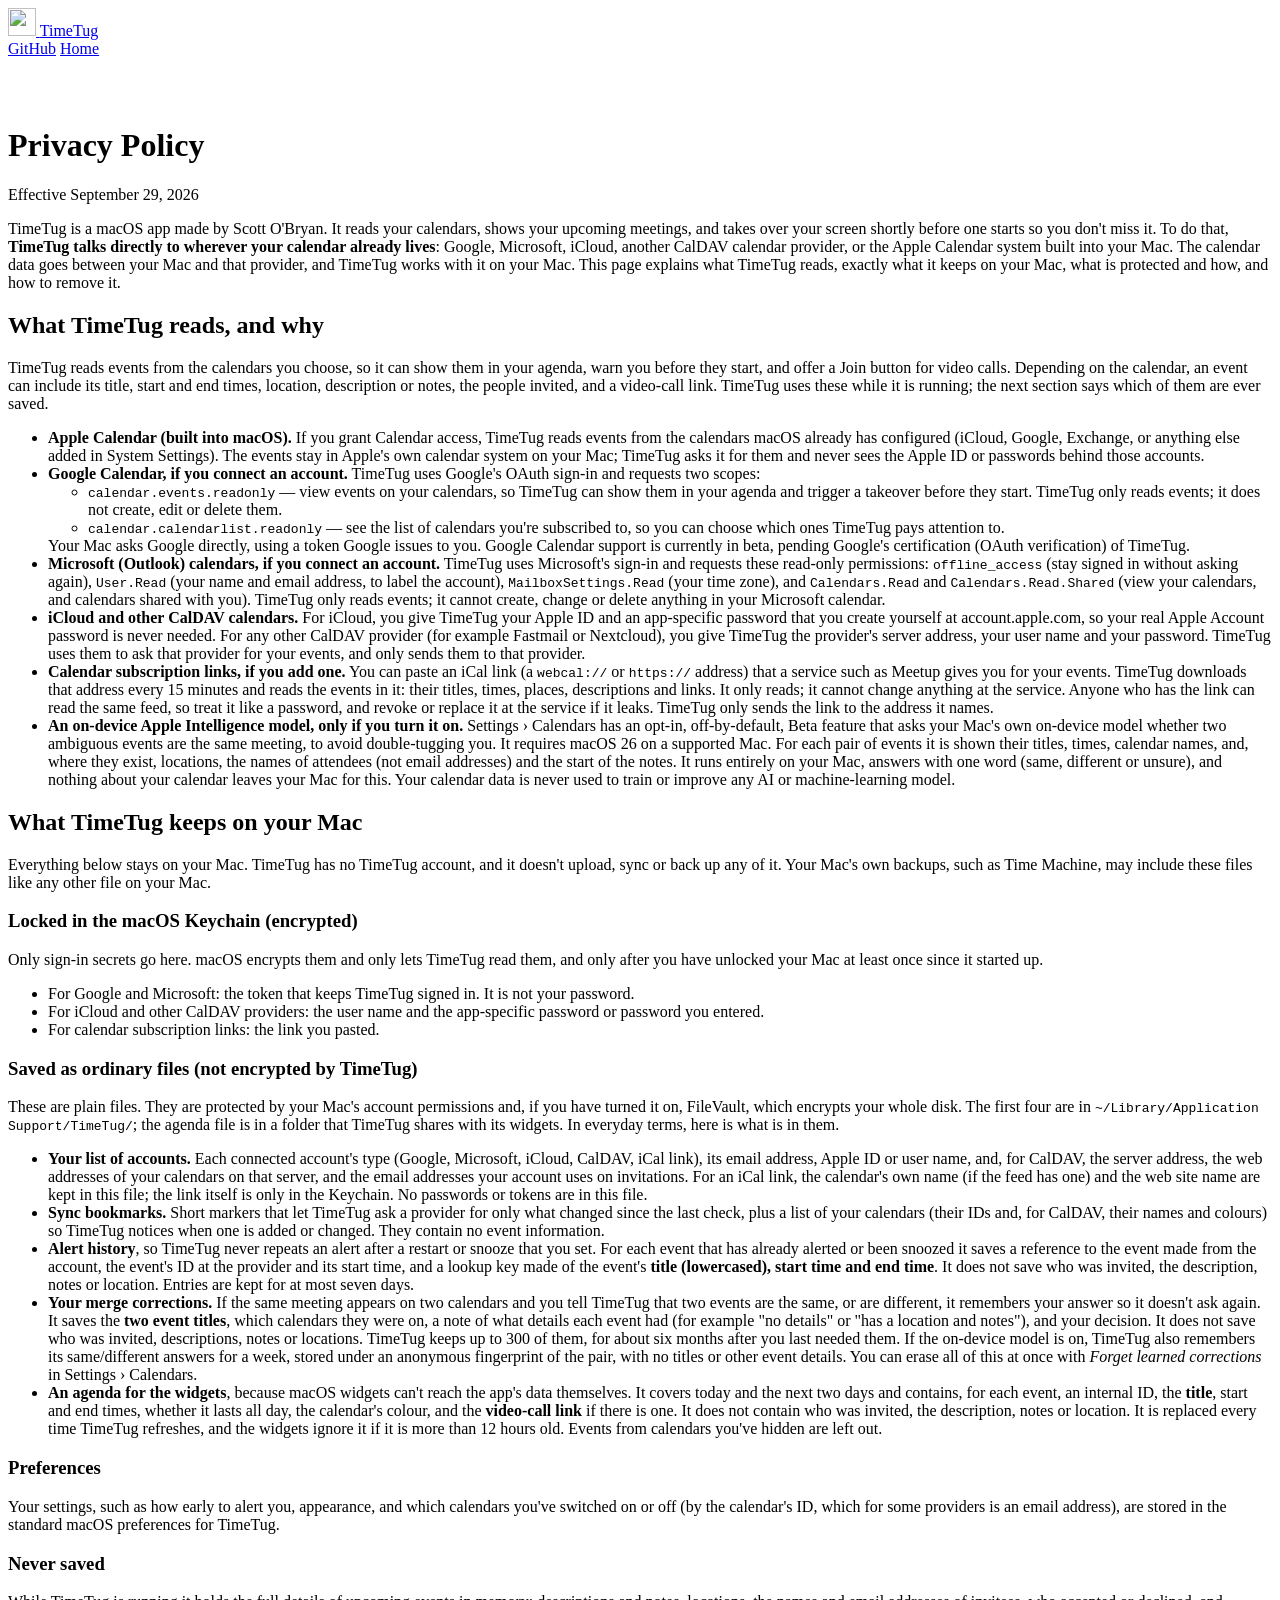
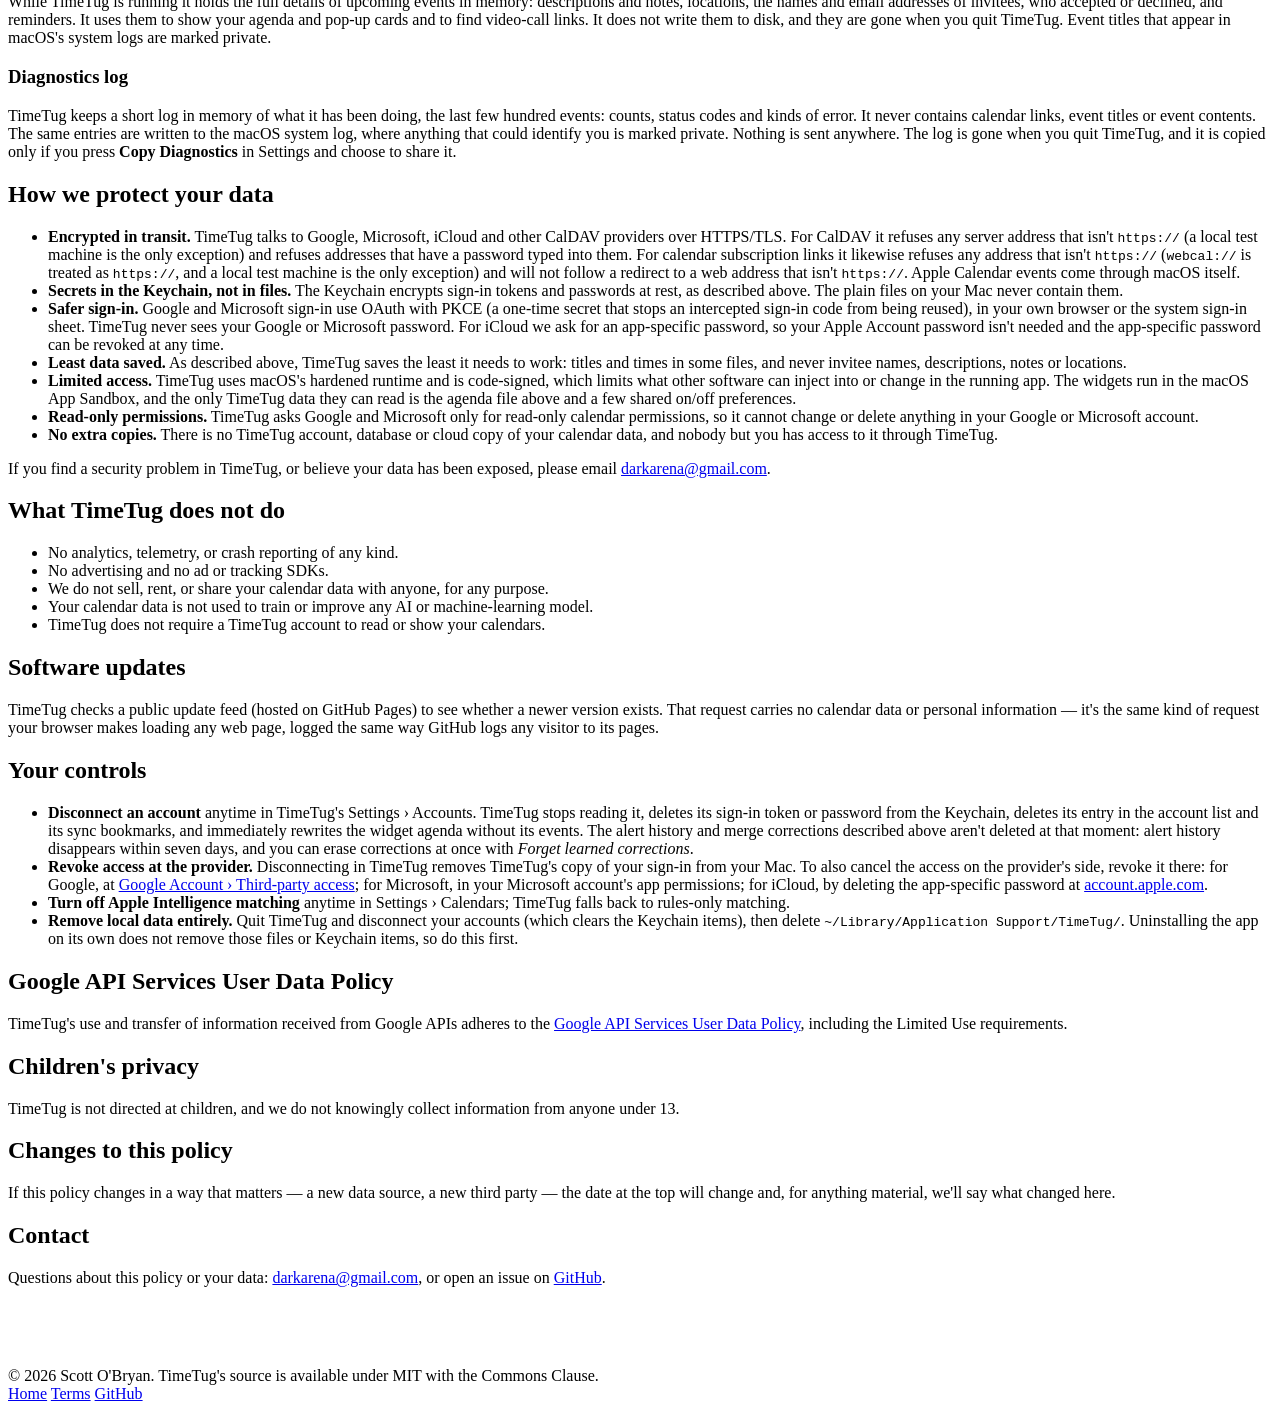
==== commit 32bc5d38: "App: diagnostics log (OSLog + in-memory ring buffer), Copy Diagnostics in Accounts, privacy page and" ====
--- a/site/public/privacy.html
+++ b/site/public/privacy.html
@@ -155,6 +155,13 @@
       and they are gone when you quit TimeTug. Event titles that appear in macOS's system logs are marked
       private.</p>
 
+    <h3>Diagnostics log</h3>
+    <p>TimeTug keeps a short log in memory of what it has been doing, the last few hundred events: counts,
+      status codes and kinds of error. It never contains calendar links, event titles or event contents. The same
+      entries are written to the macOS system log, where anything that could identify you is marked private.
+      Nothing is sent anywhere. The log is gone when you quit TimeTug, and it is copied only if you press
+      <strong>Copy Diagnostics</strong> in Settings and choose to share it.</p>
+
     <h2 id="protection">How we protect your data</h2>
     <ul>
       <li><strong>Encrypted in transit.</strong> TimeTug talks to Google, Microsoft, iCloud and other CalDAV
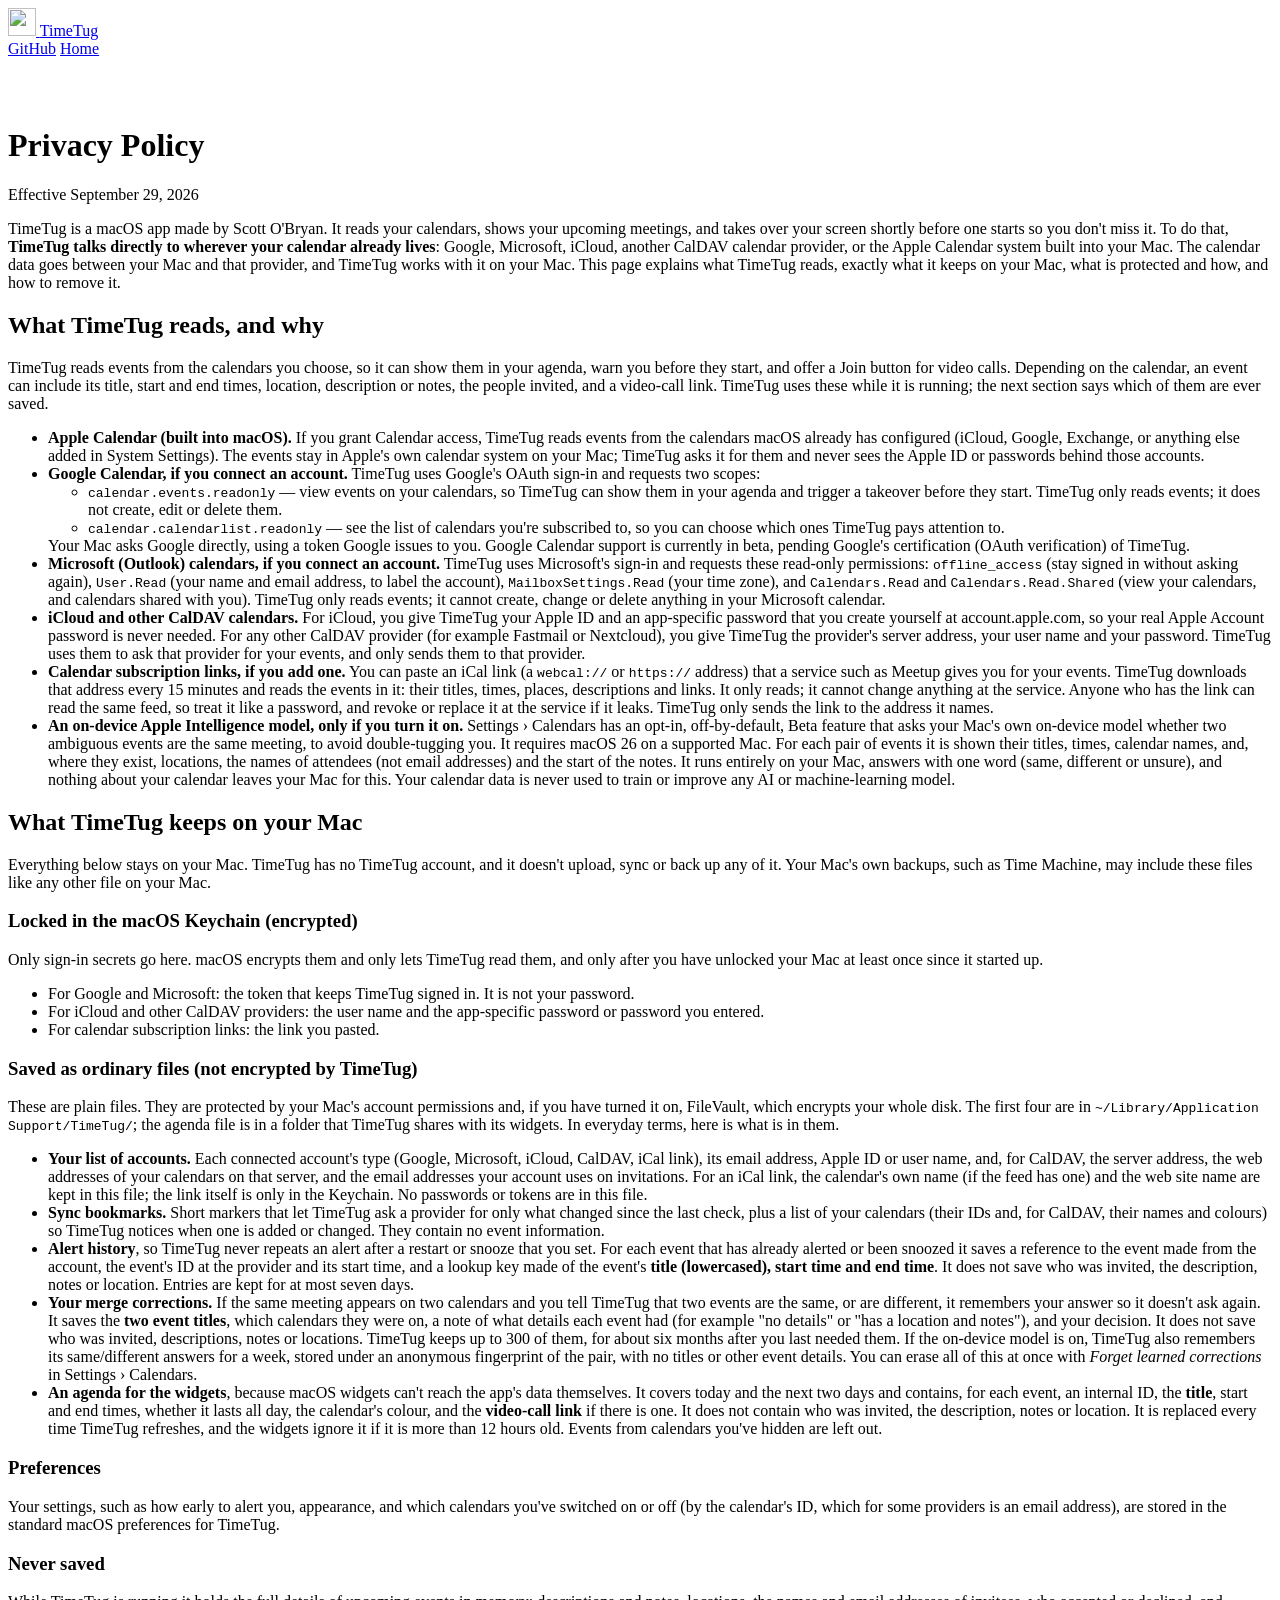
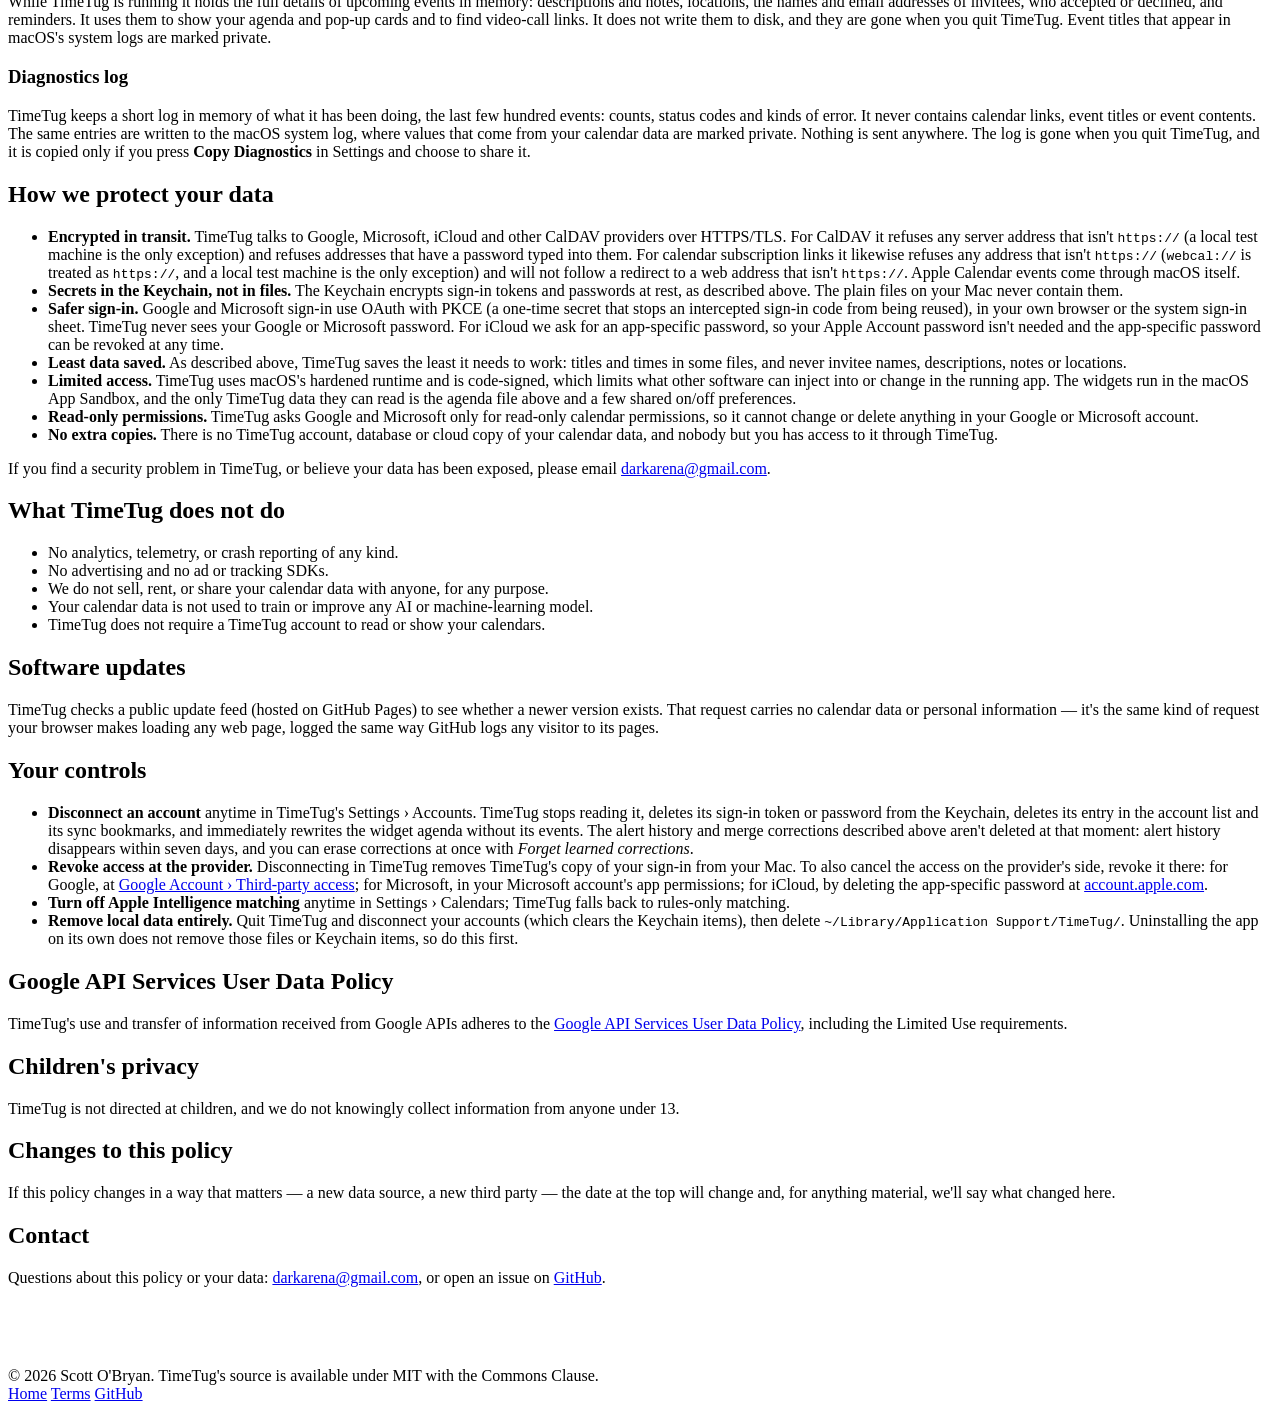
==== commit 4478934a: "Source notices for unreadable repeat rules, generation-safe unreadable-rule dedupe, no synthetic UID" ====
--- a/site/public/privacy.html
+++ b/site/public/privacy.html
@@ -158,7 +158,7 @@
     <h3>Diagnostics log</h3>
     <p>TimeTug keeps a short log in memory of what it has been doing, the last few hundred events: counts,
       status codes and kinds of error. It never contains calendar links, event titles or event contents. The same
-      entries are written to the macOS system log, where anything that could identify you is marked private.
+      entries are written to the macOS system log, where values that come from your calendar data are marked private.
       Nothing is sent anywhere. The log is gone when you quit TimeTug, and it is copied only if you press
       <strong>Copy Diagnostics</strong> in Settings and choose to share it.</p>
 
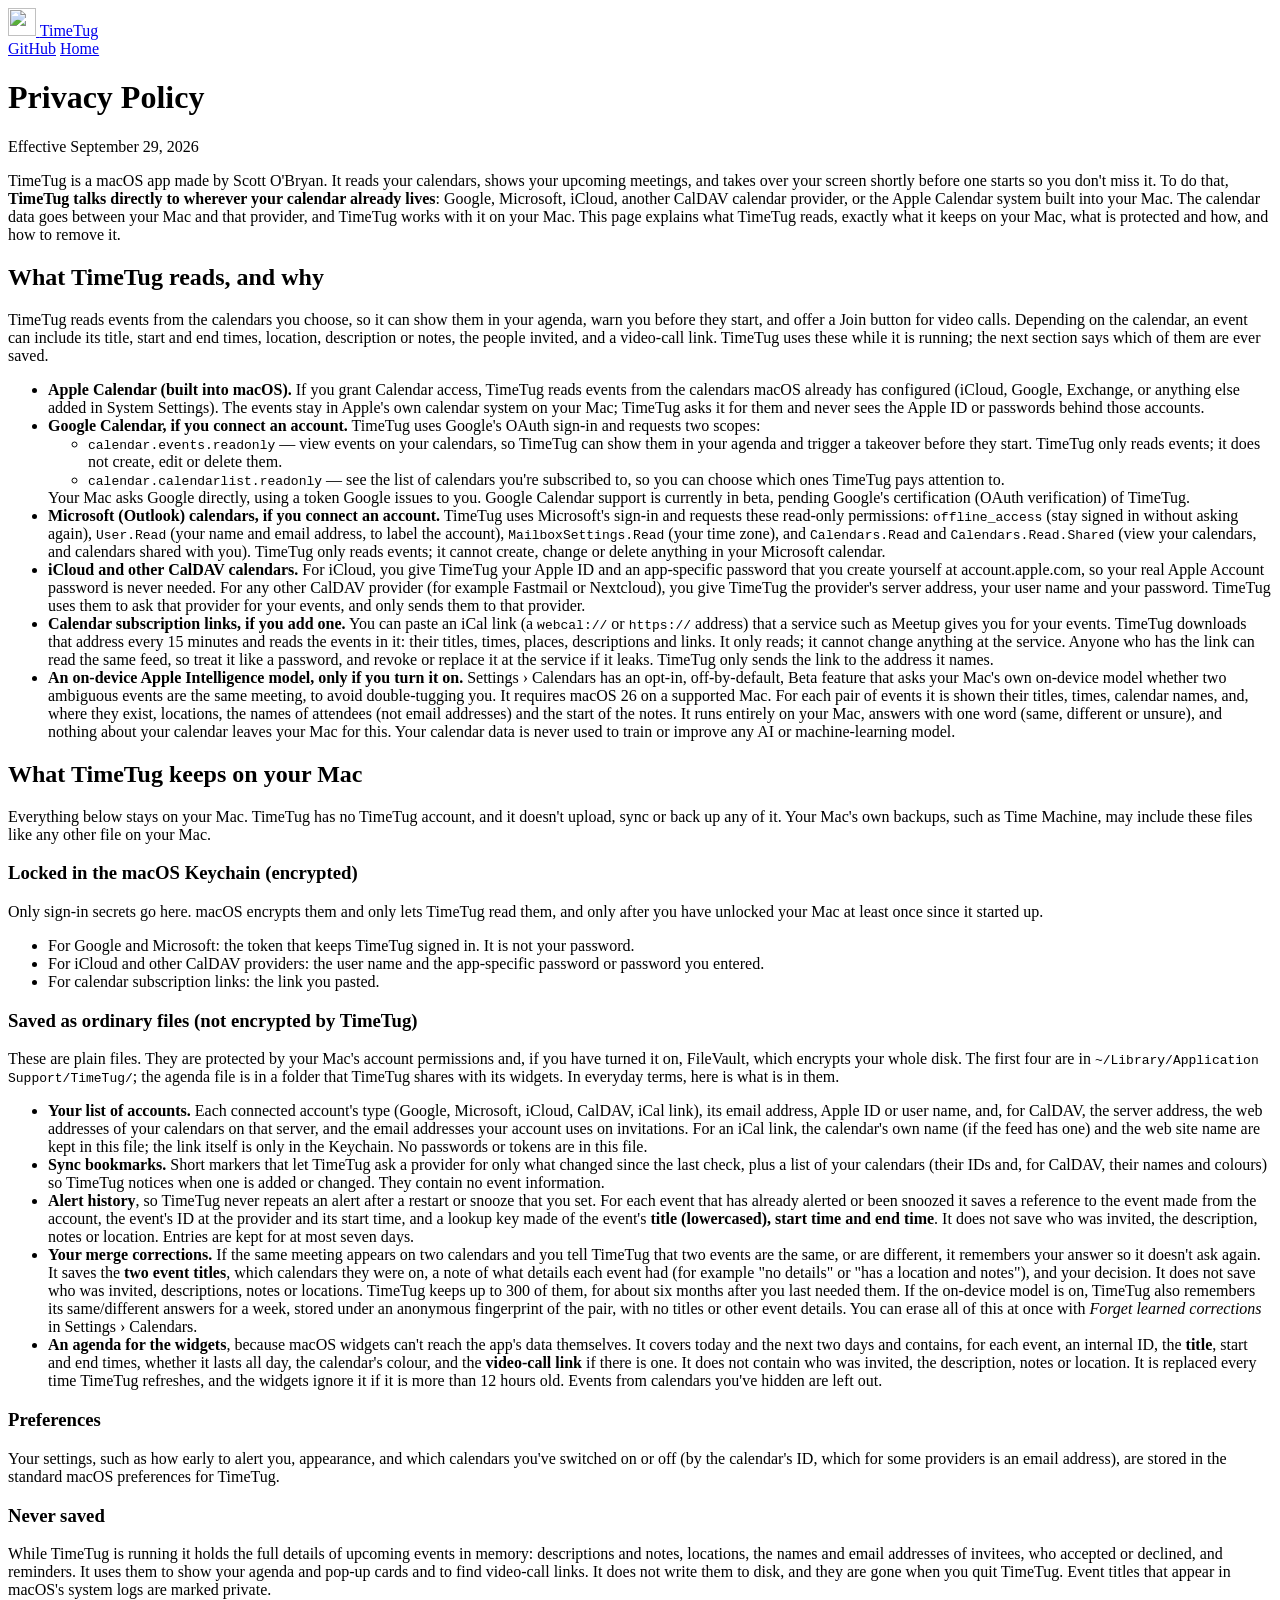
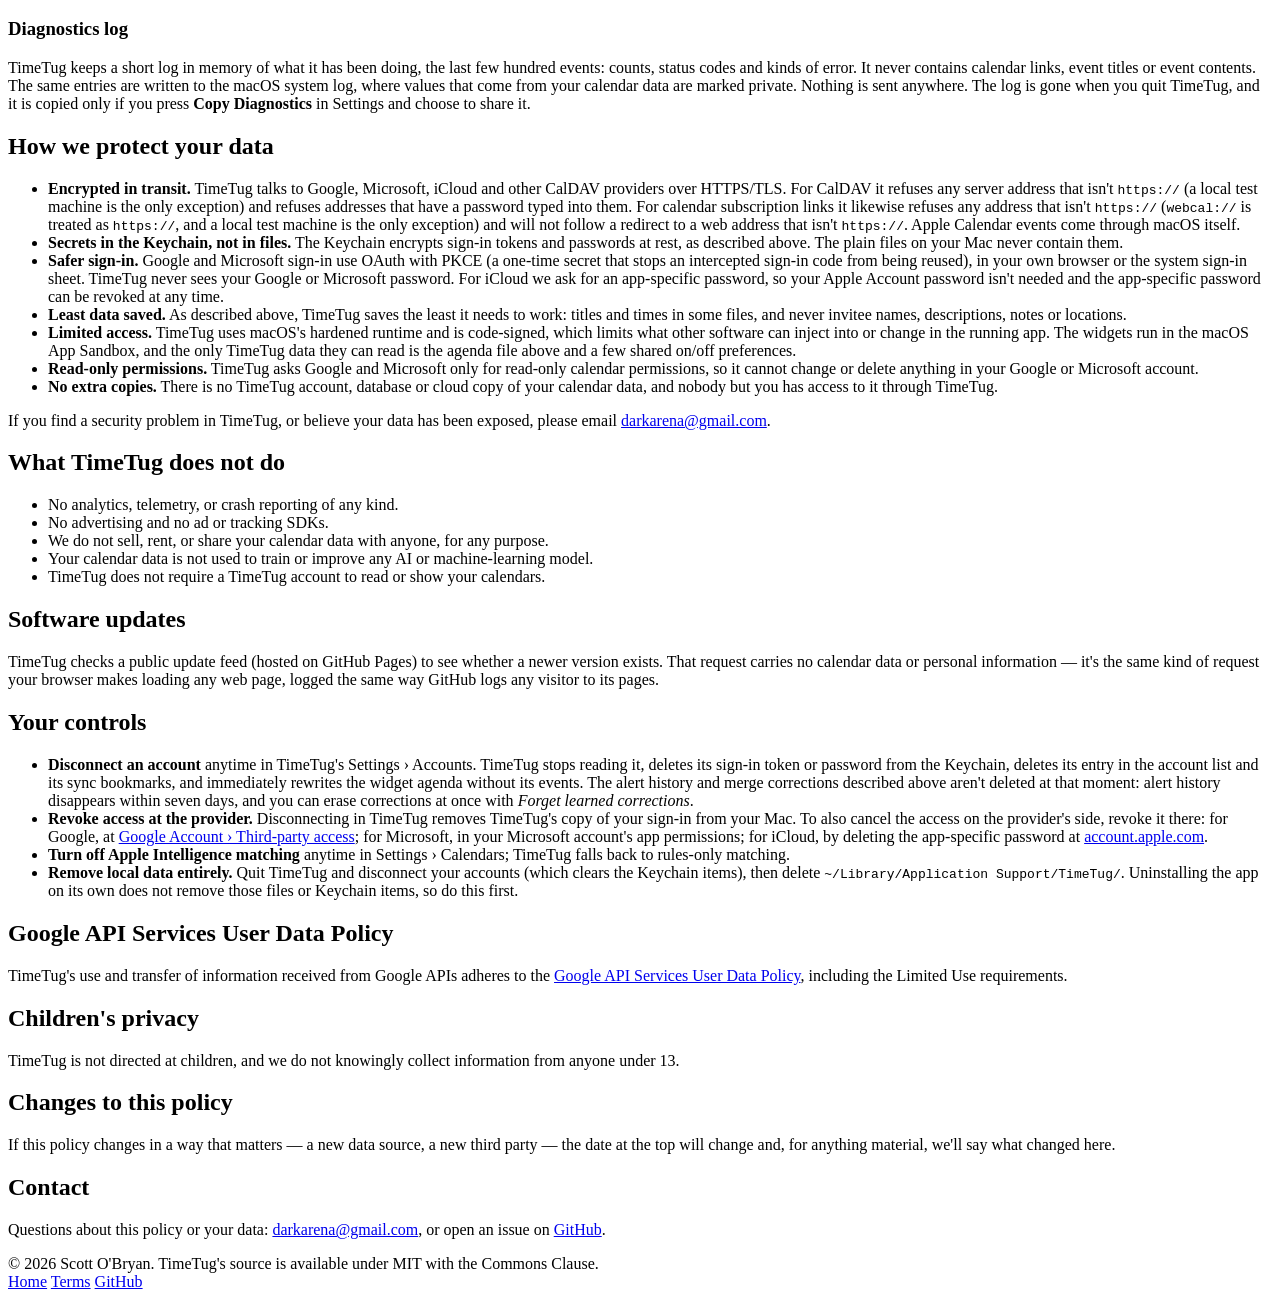
==== commit 40a6e490: "Merge master into audit-remediation CalendarSource keeps SourceChange and gains notices(); CalendarS" ====
--- a/site/public/privacy.html
+++ b/site/public/privacy.html
@@ -31,7 +31,7 @@
     </div>
   </nav>
 
-  <main class="legal" style="padding-block:48px 64px">
+  <main class="legal legal-spaced">
     <h1>Privacy Policy</h1>
     <p class="updated">Effective September 29, 2026</p>
 
